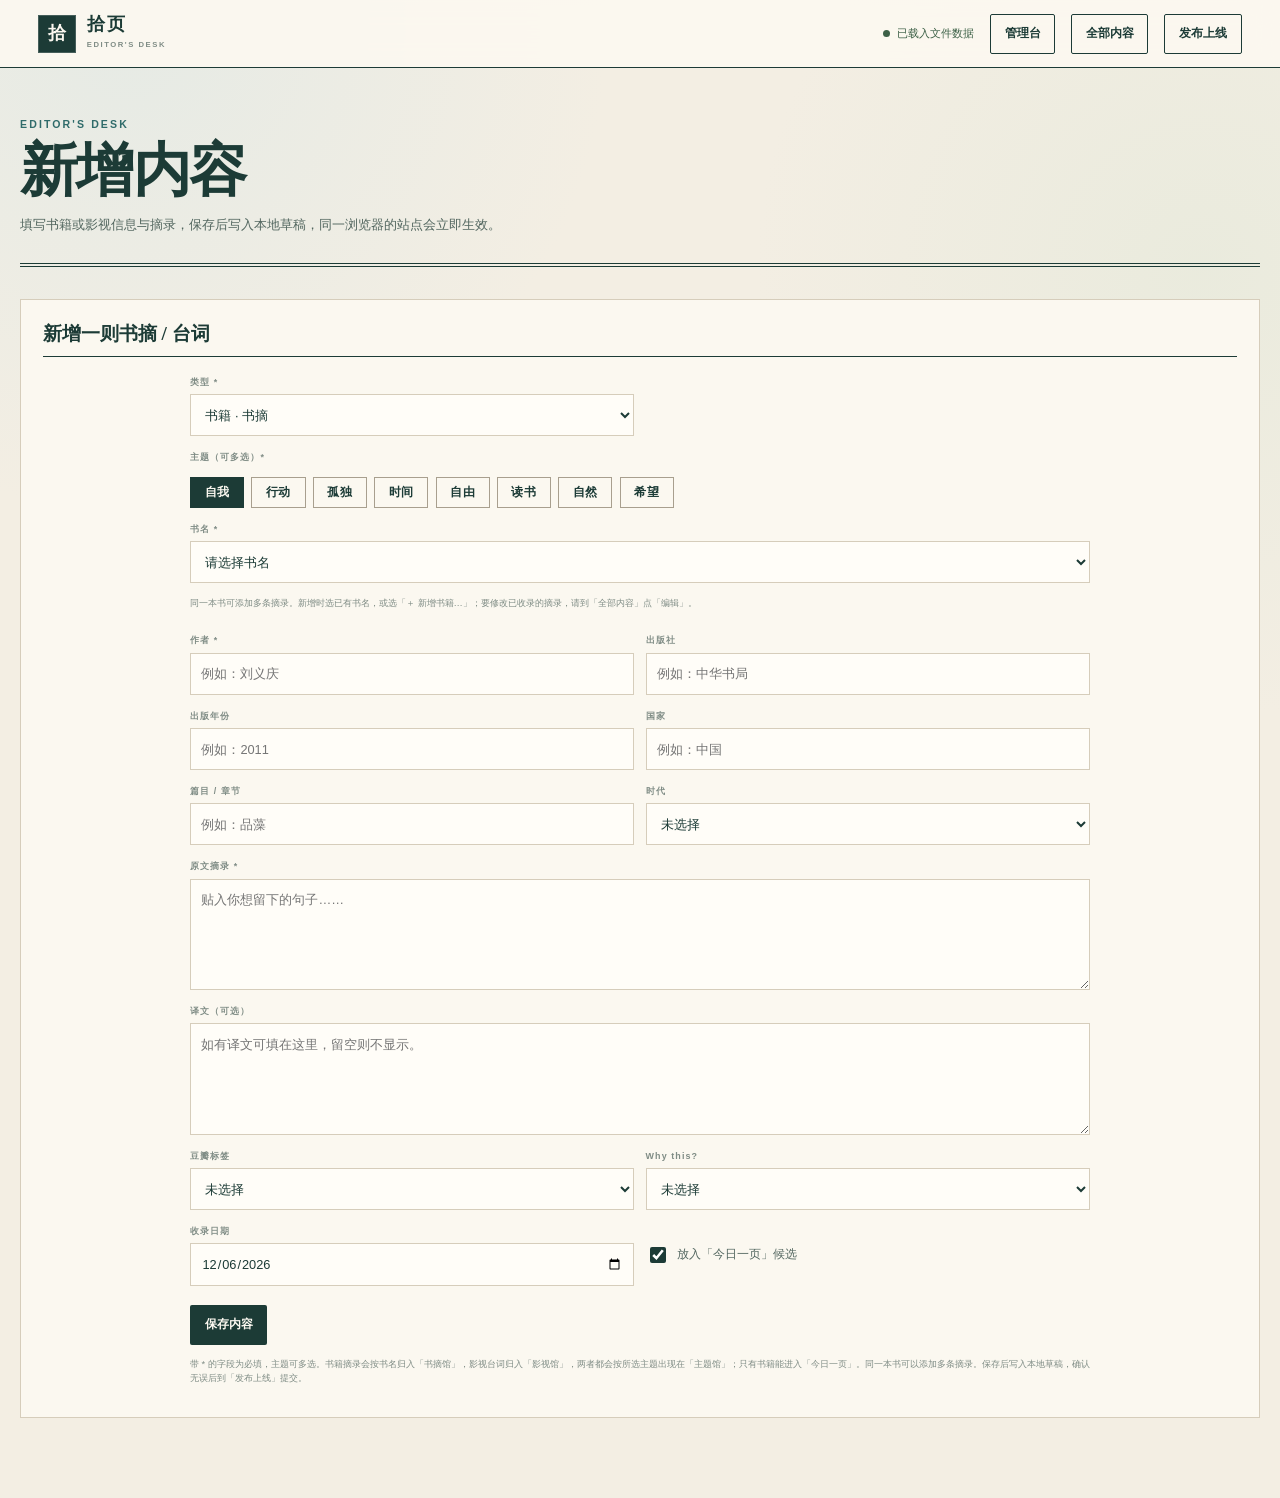
==== admin-form.html @ dcf15d56 "管理台拆为入口页与独立表单页，发布页改为分步指引" ====
<!DOCTYPE html>
<html lang="zh-CN">
<head>
  <meta charset="UTF-8">
  <meta name="viewport" content="width=device-width, initial-scale=1">
  <title>新增内容 · 拾页</title>
  <meta name="description" content="拾页的新增与编辑页：填写书籍或影视信息与摘录，保存后写入本地草稿。">
  <link rel="icon" href="data:image/svg+xml,%3Csvg xmlns='http://www.w3.org/2000/svg' viewBox='0 0 64 64'%3E%3Crect width='64' height='64' fill='%231c3b36'/%3E%3Ctext x='32' y='45' font-size='38' text-anchor='middle' fill='%23f3eee3' font-family='serif'%3E%E6%8B%BE%3C/text%3E%3C/svg%3E">
  <link rel="stylesheet" href="assets/style.css">
</head>
<body>
  <header class="editor-topbar">
    <a class="brand" href="index.html" aria-label="返回拾页书摘馆">
      <span class="brand-seal" aria-hidden="true">拾</span>
      <span class="brand-copy">
        <strong>拾页</strong>
        <small>EDITOR'S DESK</small>
      </span>
    </a>
    <div class="topbar-actions">
      <span class="save-state" id="saveState">已载入文件数据</span>
      <a class="button button-outline button-sm" href="admin.html">管理台</a>
      <a class="button button-outline button-sm" href="content.html">全部内容</a>
      <a class="button button-outline button-sm" href="publish.html">发布上线</a>
    </div>
  </header>

  <main class="editor-main">
    <section class="editor-intro">
      <span class="eyebrow">EDITOR'S DESK</span>
      <h1 id="pageTitle">新增内容</h1>
      <p>填写书籍或影视信息与摘录，保存后写入本地草稿，同一浏览器的站点会立即生效。</p>
    </section>

    <section class="editor-panel form-panel" aria-labelledby="formTitle">
      <div class="panel-head">
        <h2 id="formTitle">新增一则书摘 / 台词</h2>
        <span class="edit-badge" id="editBadge" hidden>正在编辑</span>
      </div>

      <form class="editor-form" id="excerptForm" novalidate>
        <div class="field-row">
          <label class="field">
            <span>类型 *</span>
            <select id="f-type">
              <option value="book">书籍 · 书摘</option>
              <option value="film">影视 · 台词</option>
            </select>
          </label>
        </div>

        <fieldset class="field theme-field">
          <span>主题（可多选）*</span>
          <div class="theme-picker" id="f-themes"></div>
        </fieldset>

        <label class="field">
          <span id="f-label-book">书名 *</span>
          <select id="f-book" required></select>
        </label>

        <p class="field-hint" id="bookHint">已有书目可直接选择，会自动带入作者、出版社与年份；列表里没有时选择「＋ 新增书籍…」。</p>

        <label class="field" id="newBookField" hidden>
          <span id="f-label-new-book">新书名 *</span>
          <input id="f-new-book" type="text" placeholder="输入新的书名">
        </label>

        <div class="field-row">
          <label class="field">
            <span id="f-label-author">作者 *</span>
            <input id="f-author" type="text" placeholder="例如：刘义庆" required>
          </label>
          <label class="field">
            <span id="f-label-publisher">出版社</span>
            <input id="f-publisher" type="text" placeholder="例如：中华书局">
          </label>
        </div>

        <div class="field-row">
          <label class="field">
            <span id="f-label-year">出版年份</span>
            <input id="f-year" type="text" inputmode="numeric" placeholder="例如：2011">
          </label>
          <label class="field">
            <span id="f-label-place">国家</span>
            <input id="f-country" type="text" placeholder="例如：中国">
          </label>
        </div>

        <div class="field-row">
          <label class="field">
            <span id="f-label-chapter">篇目 / 章节</span>
            <input id="f-chapter" type="text" placeholder="例如：品藻">
          </label>
          <label class="field" data-for="book">
            <span>时代</span>
            <select id="f-era">
              <option value="">未选择</option>
              <option value="__new__">＋ 新增时代…</option>
            </select>
            <input id="f-era-new" type="text" placeholder="输入新的时代" hidden>
          </label>
          <label class="field" data-for="film" hidden>
            <span>影视类型</span>
            <select id="f-medium">
              <option value="电影">电影</option>
              <option value="剧集">剧集</option>
            </select>
          </label>
        </div>

        <label class="field">
          <span id="f-label-quote">原文摘录 *</span>
          <textarea id="f-quote" rows="4" placeholder="贴入你想留下的句子……" required></textarea>
        </label>

        <label class="field">
          <span>译文（可选）</span>
          <textarea id="f-translation" rows="4" placeholder="如有译文可填在这里，留空则不显示。"></textarea>
        </label>

        <div class="field-row">
          <label class="field">
            <span>豆瓣标签</span>
            <select id="f-douban"><option value="">未选择</option></select>
          </label>
          <label class="field">
            <span>Why this?</span>
            <select id="f-why"><option value="">未选择</option></select>
          </label>
        </div>

        <label class="field" id="newDoubanField" hidden>
          <span>新的豆瓣标签</span>
          <input id="f-douban-new" type="text" placeholder="输入后保存，下次可直接选">
        </label>

        <label class="field" id="newWhyField" hidden>
          <span>新的 Why this?</span>
          <input id="f-why-new" type="text" placeholder="输入后保存，下次可直接选">
        </label>

        <div class="field-row">
          <label class="field">
            <span>收录日期</span>
            <input id="f-date" type="date">
          </label>
          <label class="check-field" data-for="book">
            <input id="f-featured" type="checkbox" checked>
            <span>放入「今日一页」候选</span>
          </label>
        </div>

        <div class="form-actions">
          <button class="button button-dark button-sm" type="submit" id="saveBtn">保存摘录</button>
          <button class="button button-outline button-sm" type="button" id="cancelBtn" hidden>取消编辑</button>
          <button class="btn-mini is-danger" type="button" id="deleteBtn" hidden>删除这一则</button>
        </div>
        <p class="field-hint">带 * 的字段为必填，主题可多选。书籍摘录会按书名归入「书摘馆」，影视台词归入「影视馆」，两者都会按所选主题出现在「主题馆」；只有书籍能进入「今日一页」。同一本书可以添加多条摘录。保存后写入本地草稿，确认无误后到「发布上线」提交。</p>
      </form>
    </section>
  </main>

  <div class="toast" id="toast" role="status" aria-live="polite"></div>

  <script src="data/excerpts.js"></script>
  <script src="assets/shared.js"></script>
  <script src="assets/admin.js"></script>
</body>
</html>
---- assets/style.css ----
/* =========================================================
   拾页 · 书摘馆
   A small static library for book excerpts
   ========================================================= */

:root {
  --paper: #f3eee3;
  --paper-raised: #fbf8f0;
  --paper-deep: #e7dfce;
  --ink: #1c3b36;
  --ink-soft: #52665f;
  --ink-faint: #7f8c85;
  --line: #d6cdbb;
  --line-dark: #a89f8e;
  --blue: #d9e7e7;
  --blue-strong: #8fb4b1;
  --blue-deep: #2f6b6a;
  --green: #dde6d5;
  --green-strong: #93ad92;
  --green-deep: #3c6046;
  --brown: #e2d3b4;
  --brown-strong: #bfa77f;
  --brown-deep: #7a5c33;
  --red: #ecd6cd;
  --red-strong: #c08a7a;
  --red-deep: #8a3b2e;
  --seal: #9a3d2f;
  --shadow: 0 20px 60px rgba(38, 52, 48, .09);
  --serif: "Iowan Old Style", "Baskerville", "Songti SC", "Noto Serif CJK SC", "Source Han Serif SC", "STSong", "SimSun", serif;
  --sans: "Avenir Next", "Optima", "PingFang SC", "Hiragino Sans GB", "Microsoft YaHei", sans-serif;
  --max: 1240px;
  --sidebar: 252px;
}

*,
*::before,
*::after { box-sizing: border-box; }

html {
  scroll-behavior: smooth;
  background: var(--paper);
}

body {
  margin: 0;
  min-width: 320px;
  color: var(--ink);
  background:
    radial-gradient(circle at 10% 2%, rgba(217, 231, 231, .5), transparent 30rem),
    radial-gradient(circle at 94% 18%, rgba(221, 230, 213, .42), transparent 28rem),
    var(--paper);
  font-family: var(--sans);
  font-size: 16px;
  line-height: 1.65;
  overflow-x: clip;
  -webkit-font-smoothing: antialiased;
  text-rendering: optimizeLegibility;
}

body::before {
  position: fixed;
  inset: 0;
  z-index: -1;
  pointer-events: none;
  opacity: .2;
  content: "";
  background-image:
    repeating-linear-gradient(0deg, transparent 0 5px, rgba(20, 43, 40, .03) 5px 6px),
    repeating-linear-gradient(90deg, transparent 0 7px, rgba(255, 255, 255, .42) 7px 8px);
}

::selection {
  color: var(--paper-raised);
  background: var(--ink);
}

h1, h2, h3, p, blockquote, figure { margin-top: 0; }
a { color: inherit; text-decoration: none; }
button, input, select, textarea { font: inherit; }
button { color: inherit; }
img, svg { display: block; max-width: 100%; }
[hidden] { display: none !important; }

:focus-visible {
  outline: 3px solid rgba(47, 107, 106, .5);
  outline-offset: 3px;
}

.sr-only {
  position: absolute !important;
  overflow: hidden;
  width: 1px;
  height: 1px;
  padding: 0;
  margin: -1px;
  clip: rect(0, 0, 0, 0);
  white-space: nowrap;
  border: 0;
}

.skip-link {
  position: fixed;
  left: 1rem;
  top: 1rem;
  z-index: 1000;
  transform: translateY(-160%);
  padding: .7rem 1rem;
  color: var(--paper-raised);
  background: var(--ink);
  transition: transform .18s ease;
}
.skip-link:focus { transform: translateY(0); }

.eyebrow {
  display: inline-block;
  color: var(--blue-deep);
  font-size: .66rem;
  font-weight: 800;
  letter-spacing: .2em;
  text-transform: uppercase;
}

/* ---------------- Sidebar ---------------- */

.site-header {
  position: fixed;
  left: 0;
  top: 0;
  bottom: 0;
  z-index: 80;
  width: var(--sidebar);
  background: rgba(251, 248, 240, .94);
  border-right: 1px solid rgba(121, 113, 99, .34);
  backdrop-filter: blur(18px);
}

.header-rule {
  position: absolute;
  left: 0;
  inset-block: 0;
  width: 5px;
  background: linear-gradient(180deg, var(--blue-deep) 0 38%, var(--green-deep) 38% 68%, var(--brown-strong) 68% 100%);
}

.header-inner {
  height: 100%;
  padding: 24px 18px 20px 23px;
  display: flex;
  flex-direction: column;
  align-items: stretch;
  gap: 1.3rem;
}

.brand {
  display: inline-flex;
  align-items: center;
  gap: .65rem;
  min-height: 48px;
}

.brand-seal {
  width: 44px;
  height: 44px;
  flex: none;
  display: grid;
  place-items: center;
  color: var(--paper-raised);
  background: var(--ink);
  font: 700 1.35rem/1 var(--serif);
  box-shadow: inset 0 0 0 1px rgba(255, 255, 255, .18);
}

.brand-copy { display: grid; }
.brand-copy strong {
  font: 700 1.12rem/1.1 var(--serif);
  letter-spacing: .12em;
}
.brand-copy small {
  margin-top: .24rem;
  color: var(--ink-faint);
  font-size: .48rem;
  font-weight: 700;
  letter-spacing: .2em;
}

.desktop-nav {
  min-width: 0;
  margin: .2rem 0 0;
  display: flex;
  flex-direction: column;
  gap: 2px;
}

.desktop-nav a {
  position: relative;
  min-height: 58px;
  padding: .55rem .5rem;
  display: grid;
  grid-template-columns: 32px minmax(0, 1fr);
  align-items: center;
  gap: .55rem;
  color: #455b5a;
  white-space: nowrap;
  transition: background .16s ease, color .16s ease;
}

.desktop-nav a::after {
  position: absolute;
  left: -5px;
  top: 0;
  bottom: 0;
  width: 5px;
  content: "";
  background: var(--blue-deep);
  transform: scaleY(0);
  transition: transform .18s ease;
}

.desktop-nav a:hover,
.desktop-nav a[aria-current="page"] {
  color: var(--ink);
  background: rgba(217, 231, 231, .48);
}
.desktop-nav a:hover::after,
.desktop-nav a[aria-current="page"]::after { transform: scaleY(1); }

.nav-index {
  color: var(--line-dark);
  font: 700 .72rem/1 var(--serif);
  letter-spacing: .05em;
}

.desktop-nav a[data-nav="home"] .nav-index {
  display: flex;
  align-items: center;
}

.nav-index svg {
  width: 13px;
  height: 13px;
  display: block;
}

.nav-copy { min-width: 0; display: grid; }
.nav-copy strong { font-size: .82rem; line-height: 1.2; }
.nav-copy small {
  margin-top: .24rem;
  color: var(--ink-faint);
  font-size: .46rem;
  letter-spacing: .16em;
}

.header-actions {
  margin-top: auto;
  display: flex;
  flex-direction: column;
  gap: .55rem;
}

.icon-button {
  min-height: 44px;
  width: 100%;
  padding: 0 .8rem;
  display: flex;
  align-items: center;
  gap: .7rem;
  border: 1px solid var(--line);
  background: rgba(255, 253, 247, .64);
  cursor: pointer;
  transition: background .16s ease;
}
.icon-button svg {
  width: 19px;
  height: 19px;
  fill: none;
  stroke: currentColor;
  stroke-width: 1.5;
  stroke-linecap: round;
  stroke-linejoin: round;
}
.icon-button:hover { background: var(--blue); }
.action-label { font-size: .73rem; font-weight: 600; }

.edit-entry {
  padding: .85rem .9rem;
  display: grid;
  gap: .18rem;
  color: var(--paper-raised);
  background: var(--ink);
  transition: transform .18s ease, background .18s ease;
}
.edit-entry span { font-size: .82rem; font-weight: 700; letter-spacing: .06em; }
.edit-entry small {
  color: rgba(251, 248, 240, .58);
  font-size: .46rem;
  letter-spacing: .16em;
}
.edit-entry:hover { transform: translateY(-2px); background: #244741; }

.all-entry {
  padding: .6rem .9rem;
  display: flex;
  align-items: center;
  justify-content: space-between;
  gap: .6rem;
  border: 1px solid var(--line-dark);
  color: var(--ink);
  transition: background .18s ease, border-color .18s ease;
}
.all-entry span { font-size: .78rem; font-weight: 700; letter-spacing: .06em; }
.all-entry small {
  color: var(--ink-faint);
  font-size: .46rem;
  letter-spacing: .16em;
}
.all-entry:hover { background: var(--paper-raised); border-color: var(--ink); }

.sidebar-caption {
  margin: .15rem 0 0;
  color: var(--ink-faint);
  font: .68rem/1.65 var(--serif);
  text-align: center;
}

.admin-entry {
  display: flex;
  align-items: center;
  justify-content: space-between;
  gap: .5rem;
  padding: .55rem .7rem;
  border: 1px solid var(--line);
  color: var(--ink);
  text-decoration: none;
  transition: border-color .2s ease, background .2s ease;
}
.admin-entry:hover,
.admin-entry:focus-visible { border-color: var(--line-dark); background: var(--paper-raised); }
.admin-entry-copy { display: flex; flex-direction: column; gap: .12rem; }
.admin-entry-copy strong { font: 700 .74rem/1.2 var(--serif); letter-spacing: .04em; }
.admin-entry-copy small { color: var(--ink-faint); font-size: .5rem; letter-spacing: .2em; }
.admin-entry-arrow { color: var(--ink-faint); font-size: .7rem; }

main,
.site-footer { margin-left: var(--sidebar); }

.page-shell {
  width: min(calc(100% - 56px), var(--max));
  margin: 0 auto;
  padding: 56px 0 96px;
}

/* ---------------- Page intro ---------------- */

.page-intro {
  display: grid;
  grid-template-columns: minmax(0, 1fr) minmax(260px, 380px);
  align-items: end;
  gap: clamp(1.5rem, 4vw, 4rem);
  padding: .4rem 0 2.2rem;
  border-top: 1px solid var(--ink);
  border-bottom: 4px double var(--ink);
}

.page-intro h1 {
  margin: .5rem 0 0;
  font: 800 clamp(3.8rem, 8.5vw, 7rem)/.86 var(--serif);
  letter-spacing: -.045em;
}

.intro-sub {
  margin: 1.15rem 0 0;
  color: var(--ink-soft);
  font-size: .72rem;
  letter-spacing: .04em;
}
.intro-sub strong {
  color: var(--ink);
  font: 700 1.05rem/1 var(--serif);
}

.intro-desc {
  margin: 0;
  padding-left: 1.4rem;
  border-left: 1px solid var(--line-dark);
  color: var(--ink-soft);
  font: .9rem/1.95 var(--serif);
}

/* ---------------- Today ---------------- */

.today-spread { margin-top: 2.8rem; }

.spread-heading {
  display: flex;
  align-items: flex-end;
  justify-content: space-between;
  gap: 1rem;
  padding-bottom: .65rem;
  border-bottom: 2px solid var(--ink);
}
.spread-heading h2 {
  margin: .18rem 0 0;
  font: 700 clamp(1.6rem, 3vw, 2.1rem)/1.1 var(--serif);
}

.text-button {
  min-height: 40px;
  padding: 0;
  border: 0;
  background: none;
  color: var(--blue-deep);
  cursor: pointer;
  font-size: .76rem;
  font-weight: 700;
}
.text-button:hover { text-decoration: underline; text-underline-offset: .28em; }

.today-card {
  --accent: var(--blue-deep);
  --accent-pale: var(--blue);
  margin-top: 1.1rem;
  display: grid;
  grid-template-columns: minmax(0, 1.12fr) minmax(260px, .88fr);
  background: var(--paper-raised);
  border: 1px solid var(--line-dark);
  box-shadow: var(--shadow);
}

.today-card.is-green { --accent: var(--green-deep); --accent-pale: var(--green); }
.today-card.is-blue  { --accent: var(--blue-deep);  --accent-pale: var(--blue); }
.today-card.is-red   { --accent: var(--red-deep);   --accent-pale: var(--red); }
.today-card.is-brown { --accent: var(--brown-deep); --accent-pale: var(--brown); }

.today-body {
  min-height: 390px;
  padding: clamp(1.7rem, 4vw, 3.1rem);
  display: flex;
  flex-direction: column;
}

.today-theme {
  color: var(--accent);
  font-size: .58rem;
  font-weight: 800;
  letter-spacing: .18em;
}

.today-quote {
  margin: 1.05rem 0 1.2rem;
  font: 600 clamp(1.65rem, 3.3vw, 2.6rem)/1.6 var(--serif);
  letter-spacing: -.01em;
}

.today-source {
  margin: 0;
  color: var(--ink-soft);
  font: .85rem/1.6 var(--serif);
}

.today-note {
  margin: 1.4rem 0 0;
  padding-top: 1.2rem;
  border-top: 1px solid var(--line);
  color: var(--ink-soft);
  font-size: .8rem;
  line-height: 1.95;
}

.today-actions {
  margin-top: auto;
  padding-top: 1.5rem;
  display: flex;
  flex-wrap: wrap;
  gap: .7rem;
}

.today-plate {
  position: relative;
  min-height: 390px;
  display: grid;
  place-items: center;
  overflow: hidden;
  background: var(--accent-pale);
  border-left: 1px solid var(--line-dark);
}
.today-plate::after {
  position: absolute;
  inset: 14px;
  border: 1px solid rgba(28, 59, 54, .22);
  content: "";
  pointer-events: none;
}

.plate-bgchar {
  position: absolute;
  left: -1.2rem;
  bottom: -4.5rem;
  color: rgba(28, 59, 54, .1);
  font: 700 17rem/1 var(--serif);
  pointer-events: none;
  user-select: none;
}

.plate-no {
  position: absolute;
  left: 2.2rem;
  top: 1.8rem;
  color: rgba(28, 59, 54, .6);
  font-size: .54rem;
  font-weight: 800;
  letter-spacing: .16em;
}

.plate-title {
  position: relative;
  z-index: 1;
  max-height: 72%;
  writing-mode: vertical-rl;
  font: 600 clamp(1.35rem, 2.4vw, 1.75rem)/1.55 var(--serif);
  letter-spacing: .24em;
}

.plate-seal {
  position: absolute;
  right: 2.1rem;
  bottom: 2.1rem;
  z-index: 2;
  width: 54px;
  height: 54px;
  display: grid;
  place-items: center;
  color: var(--paper-raised);
  background: var(--seal);
  font: 700 1.45rem/1 var(--serif);
  transform: rotate(-5deg);
  box-shadow: inset 0 0 0 2px rgba(255, 255, 255, .22);
}

.plate-meta {
  position: absolute;
  left: 2.2rem;
  bottom: 1.9rem;
  color: rgba(28, 59, 54, .55);
  font-size: .46rem;
  letter-spacing: .16em;
}

/* ---------------- Buttons ---------------- */

.button {
  min-height: 44px;
  width: fit-content;
  padding: .65rem 1.05rem;
  display: inline-flex;
  align-items: center;
  justify-content: center;
  gap: .6rem;
  border: 1px solid transparent;
  border-radius: 2px;
  background: transparent;
  cursor: pointer;
  font-size: .8rem;
  font-weight: 700;
  transition: transform .16s ease, box-shadow .16s ease, background .16s ease, color .16s ease;
}
.button:hover { transform: translateY(-2px); box-shadow: 0 10px 24px rgba(22, 53, 54, .13); }
.button-outline { border-color: var(--ink); }
.button-outline:hover { color: var(--paper-raised); background: var(--ink); }
.button-sm { min-height: 40px; padding: .48rem .85rem; font-size: .76rem; }
.button-paper { color: var(--ink); background: var(--paper-raised); }
.button-paper:hover { background: #fff; }
.button-dark { color: var(--paper-raised); background: var(--ink); }
.button-brown { color: #fff; background: var(--brown-deep); }
.button-green { color: #fff; background: var(--green-deep); }
.button[disabled] { opacity: .5; pointer-events: none; }

/* ---------------- Library ---------------- */

.library-heading {
  margin-top: 3.4rem;
  display: flex;
  align-items: flex-end;
  justify-content: space-between;
  gap: 2rem;
  padding-bottom: .8rem;
  border-bottom: 2px solid var(--ink);
}
.library-heading h2 {
  margin: .18rem 0 0;
  font: 700 clamp(1.8rem, 3.4vw, 2.35rem)/1.1 var(--serif);
}
.library-heading p {
  max-width: 400px;
  margin: 0 0 .2rem;
  color: var(--ink-soft);
  font-size: .72rem;
  line-height: 1.7;
  text-align: right;
}
.library-heading p strong { color: var(--ink); font-family: var(--serif); }

.library-tools {
  margin-top: 1.4rem;
  padding: 1.25rem;
  background: rgba(251, 248, 240, .8);
  border: 1px solid var(--line);
  box-shadow: 0 12px 34px rgba(40, 50, 45, .05);
}

.search-field {
  min-height: 56px;
  display: grid;
  grid-template-columns: 22px 1fr auto;
  align-items: center;
  gap: .8rem;
  border-bottom: 1px solid var(--ink);
}
.search-field svg {
  width: 20px;
  height: 20px;
  fill: none;
  stroke: currentColor;
  stroke-width: 1.6;
  stroke-linecap: round;
}
.search-field input {
  width: 100%;
  min-height: 52px;
  border: 0;
  outline: 0;
  background: none;
  color: var(--ink);
  font: 1.02rem var(--serif);
}
.search-field input::placeholder { color: #89918c; }
.search-field kbd {
  padding: .12rem .4rem;
  border: 1px solid var(--line);
  border-radius: 3px;
  color: var(--ink-faint);
  background: var(--paper);
  font: .62rem var(--sans);
}

.filter-grid {
  margin-top: 1rem;
  display: grid;
  grid-template-columns: repeat(4, minmax(0, 1fr));
  gap: 1px;
  background: var(--line);
  border: 1px solid var(--line);
}
.filter-grid label {
  min-width: 0;
  padding: .55rem .75rem;
  display: grid;
  background: var(--paper-raised);
}
.filter-grid label > span {
  color: var(--ink-faint);
  font-size: .54rem;
  font-weight: 800;
  letter-spacing: .12em;
}
.filter-grid select,
.sort-field select {
  min-width: 0;
  min-height: 40px;
  padding: 0 1.3rem 0 0;
  border: 0;
  outline: 0;
  color: var(--ink);
  background: transparent;
  background-image: url("data:image/svg+xml,%3Csvg xmlns='http://www.w3.org/2000/svg' viewBox='0 0 12 8'%3E%3Cpath d='M1 1l5 5 5-5' fill='none' stroke='%237f8c85' stroke-width='1.3'/%3E%3C/svg%3E");
  background-repeat: no-repeat;
  background-position: right .15rem center;
  background-size: 11px;
  appearance: none;
  cursor: pointer;
  font-size: .76rem;
}

.results-toolbar {
  min-height: 72px;
  display: flex;
  align-items: center;
  justify-content: space-between;
  gap: 1rem;
  border-bottom: 1px solid var(--ink);
}
.results-toolbar p {
  margin: 0;
  display: flex;
  align-items: baseline;
  gap: .5rem;
  color: var(--ink-soft);
  font-size: .76rem;
}
.results-toolbar p strong {
  color: var(--ink);
  font: 700 1.3rem/1 var(--serif);
}
.clear-filters {
  min-height: 32px;
  padding: 0;
  border: 0;
  border-bottom: 1px solid var(--line-dark);
  background: none;
  color: var(--blue-deep);
  cursor: pointer;
  font-size: .66rem;
}
.toolbar-right { display: flex; align-items: center; gap: 1.2rem; }
.sort-field { display: flex; align-items: center; gap: .4rem; }
.sort-field span { color: var(--ink-faint); font-size: .62rem; }

/* ---------------- Shelves ---------------- */

.shelf { margin-top: 2.7rem; }

.shelf-divider {
  min-height: 68px;
  display: flex;
  align-items: flex-end;
  justify-content: space-between;
  gap: 1rem;
  padding-bottom: .65rem;
  border-bottom: 3px double var(--ink);
}
.shelf-divider > div {
  display: flex;
  align-items: baseline;
  gap: .8rem;
}
.shelf-no {
  color: var(--line-dark);
  font: 700 .74rem/1 var(--serif);
  letter-spacing: .06em;
}
.shelf-divider h2 {
  margin: 0;
  font: 700 clamp(1.55rem, 2.6vw, 1.95rem)/1 var(--serif);
  letter-spacing: .02em;
}
.shelf-divider em {
  color: var(--ink-faint);
  font-size: .5rem;
  font-style: normal;
  font-weight: 700;
  letter-spacing: .2em;
}
.shelf-divider > strong {
  color: var(--ink-faint);
  font-size: .62rem;
  font-weight: 600;
  letter-spacing: .04em;
}

.excerpt-grid {
  margin-top: 1.35rem;
  display: grid;
  grid-template-columns: repeat(3, minmax(0, 1fr));
  gap: 28px 20px;
}

.excerpt-card {
  --accent: var(--ink);
  --accent-pale: var(--paper-deep);
  min-width: 0;
  background: rgba(251, 248, 240, .55);
  border-bottom: 2px solid var(--accent);
  animation: rise .5s both;
  animation-delay: var(--d, 0ms);
}
.excerpt-card.is-green { --accent: var(--green-deep); --accent-pale: var(--green); }
.excerpt-card.is-blue  { --accent: var(--blue-deep);  --accent-pale: var(--blue); }
.excerpt-card.is-red   { --accent: var(--red-deep);   --accent-pale: var(--red); }
.excerpt-card.is-brown { --accent: var(--brown-deep); --accent-pale: var(--brown); }

.card-link {
  height: 100%;
  display: flex;
  flex-direction: column;
  transition: transform .2s ease, box-shadow .2s ease;
}
.excerpt-card:hover .card-link {
  transform: translateY(-5px);
  box-shadow: 0 18px 36px rgba(27, 55, 51, .1);
}

.card-cover {
  position: relative;
  aspect-ratio: 4 / 3;
  padding: 11px;
  overflow: hidden;
  background: var(--accent-pale);
  border: 1px solid var(--line);
  transition: background .25s ease;
}
.excerpt-card:hover .card-cover { background: #fffdf7; }

.cover-inner {
  position: relative;
  z-index: 1;
  height: 100%;
  padding: 1rem 1.05rem;
  display: flex;
  flex-direction: column;
  justify-content: space-between;
  border: 1px solid rgba(28, 59, 54, .24);
}

.cover-top {
  display: flex;
  align-items: center;
  justify-content: space-between;
  gap: .6rem;
  color: rgba(28, 59, 54, .62);
  font-size: .5rem;
  font-weight: 800;
  letter-spacing: .16em;
}

.cover-middle {
  position: relative;
  flex: 1;
  display: grid;
  place-items: center;
  padding: .6rem 0;
}
.cover-char {
  position: absolute;
  color: rgba(28, 59, 54, .12);
  font: 700 clamp(3.6rem, 6vw, 5rem)/1 var(--serif);
  user-select: none;
}
.cover-book {
  position: relative;
  z-index: 1;
  max-width: 96%;
  margin: 0;
  display: -webkit-box;
  overflow: hidden;
  color: var(--ink);
  font: 700 clamp(1.15rem, 1.8vw, 1.4rem)/1.5 var(--serif);
  letter-spacing: .03em;
  text-align: center;
  -webkit-line-clamp: 3;
  -webkit-box-orient: vertical;
}

.cover-bottom {
  display: flex;
  align-items: flex-end;
  justify-content: space-between;
  gap: .6rem;
}
.cover-author {
  color: rgba(28, 59, 54, .68);
  font: .66rem/1.4 var(--serif);
  letter-spacing: .06em;
}
.cover-seal {
  width: 30px;
  height: 30px;
  flex: none;
  display: grid;
  place-items: center;
  color: var(--paper-raised);
  background: var(--seal);
  font: 700 .86rem/1 var(--serif);
  transform: rotate(-4deg);
  transition: transform .25s ease;
}
.excerpt-card:hover .cover-seal { transform: rotate(3deg) scale(1.04); }

.card-copy {
  flex: 1;
  padding: 1rem .25rem 1.05rem;
  display: flex;
  flex-direction: column;
}
.card-source {
  display: flex;
  align-items: center;
  justify-content: space-between;
  gap: .6rem;
  color: var(--accent);
  font-size: .54rem;
  font-weight: 800;
  letter-spacing: .16em;
}
.card-fav-mark {
  color: var(--seal);
  font-size: .54rem;
  font-weight: 700;
  letter-spacing: .08em;
}
.card-quote {
  margin: .55rem 0 .95rem;
  display: -webkit-box;
  overflow: hidden;
  color: var(--ink);
  font: 1.02rem/1.85 var(--serif);
  -webkit-line-clamp: 3;
  -webkit-box-orient: vertical;
}
.card-footer {
  margin-top: auto;
  padding-top: .65rem;
  display: flex;
  align-items: center;
  justify-content: space-between;
  gap: .6rem;
  border-top: 1px solid var(--line);
  color: var(--ink-faint);
  font-size: .62rem;
}
.card-footer .card-book { color: var(--ink-soft); font-family: var(--serif); }
.card-arrow { transition: transform .2s ease; }
.excerpt-card:hover .card-arrow { transform: translateX(4px); }

/* ---------------- Empty ---------------- */

.empty-state {
  padding: 5rem 1rem;
  text-align: center;
  border-bottom: 1px solid var(--line);
}
.empty-state > span {
  display: block;
  color: var(--blue-strong);
  font: 4rem/1 var(--serif);
}
.empty-state h2 {
  margin: 1rem 0 .4rem;
  font: 700 1.5rem/1.2 var(--serif);
}
.empty-state p {
  margin-bottom: 1.2rem;
  color: var(--ink-soft);
  font-size: .8rem;
}
.noscript-note {
  padding: 2rem;
  color: var(--ink-soft);
  text-align: center;
  border: 1px dashed var(--line-dark);
}

/* ---------------- About + footer ---------------- */

.about-strip {
  position: relative;
  margin-top: 4.2rem;
  padding: clamp(2rem, 5vw, 3.4rem);
  display: grid;
  grid-template-columns: minmax(0, 1.25fr) minmax(220px, .75fr);
  align-items: end;
  gap: 2rem;
  overflow: hidden;
  color: var(--paper-raised);
  background: var(--ink);
}
.about-strip::before {
  position: absolute;
  right: -6rem;
  top: -9rem;
  width: 26rem;
  height: 26rem;
  border: 1px solid rgba(251, 248, 240, .1);
  border-radius: 50%;
  content: "";
}
.about-strip::after {
  position: absolute;
  right: -2.5rem;
  top: -5.5rem;
  width: 18rem;
  height: 18rem;
  border: 1px solid rgba(251, 248, 240, .08);
  border-radius: 50%;
  content: "";
}
.about-strip .eyebrow { color: #b9cfc4; }
.about-strip h2 {
  margin: .8rem 0 1.1rem;
  font: 600 clamp(1.7rem, 3vw, 2.5rem)/1.35 var(--serif);
  letter-spacing: .01em;
}
.about-strip p {
  max-width: 600px;
  margin: 0;
  color: rgba(251, 248, 240, .68);
  font-size: .8rem;
  line-height: 1.95;
}
.about-actions {
  position: relative;
  z-index: 1;
  display: grid;
  justify-items: end;
  gap: .7rem;
}
.about-hint {
  color: rgba(251, 248, 240, .46) !important;
  font-size: .58rem !important;
  letter-spacing: .06em;
}

.site-footer {
  border-top: 1px solid var(--line);
  background: rgba(251, 248, 240, .5);
}
.footer-inner {
  width: min(calc(100% - 56px), var(--max));
  margin: 0 auto;
  padding: 2.2rem 0;
  display: flex;
  flex-wrap: wrap;
  align-items: center;
  justify-content: space-between;
  gap: 1.2rem;
}
.footer-brand { display: flex; align-items: center; gap: .65rem; }
.footer-brand .brand-seal { width: 36px; height: 36px; font-size: 1.05rem; }
.footer-brand strong { display: block; font: 700 .9rem/1.3 var(--serif); letter-spacing: .08em; }
.footer-brand small { display: block; color: var(--ink-faint); font-size: .62rem; }
.footer-nav { display: flex; flex-wrap: wrap; gap: 1.2rem; }
.footer-nav a { color: var(--ink-soft); font-size: .72rem; }
.footer-nav a:hover { color: var(--ink); text-decoration: underline; text-underline-offset: .25em; }
.footer-note { margin: 0; color: var(--ink-faint); font-size: .6rem; letter-spacing: .02em; }

/* ---------------- Reader ---------------- */

.reader {
  position: fixed;
  inset: 0;
  z-index: 200;
  padding: 24px;
  display: grid;
  place-items: center;
}
.reader-backdrop {
  position: absolute;
  inset: 0;
  background: rgba(16, 34, 31, .58);
  backdrop-filter: blur(5px);
  animation: fade .25s both;
}
.reader-sheet {
  --accent: var(--ink);
  position: relative;
  width: min(900px, 100%);
  max-height: calc(100vh - 48px);
  overflow: auto;
  padding: clamp(1.8rem, 4.5vw, 3.4rem);
  background: var(--paper-raised);
  border: 1px solid var(--line-dark);
  border-left: 8px solid var(--accent);
  box-shadow: 0 40px 90px rgba(10, 25, 22, .35);
  animation: sheet-in .3s cubic-bezier(.2, .7, .3, 1) both;
  outline: none;
}
.reader.is-green { --accent: var(--green-deep); }
.reader.is-blue  { --accent: var(--blue-deep); }
.reader.is-red   { --accent: var(--red-deep); }
.reader.is-brown { --accent: var(--brown-deep); }

.reader-close {
  position: absolute;
  right: 1rem;
  top: 1rem;
  width: 42px;
  height: 42px;
  display: grid;
  place-items: center;
  border: 1px solid var(--line);
  background: var(--paper);
  cursor: pointer;
  font-size: 1.3rem;
  line-height: 1;
}
.reader-close:hover { color: var(--paper-raised); background: var(--ink); }

.reader-rail {
  display: block;
  padding-bottom: .9rem;
  border-bottom: 1px solid var(--line);
  color: var(--ink-faint);
  font-size: .54rem;
  font-weight: 800;
  letter-spacing: .2em;
}

.reader-sheet-body { padding-top: 1.4rem; }
.reader-theme {
  color: var(--accent);
  font-size: .58rem;
  font-weight: 800;
  letter-spacing: .2em;
}
.reader-quote {
  margin: 1.2rem 0 1.3rem;
  font: 600 clamp(1.55rem, 3.4vw, 2.45rem)/1.75 var(--serif);
  letter-spacing: -.005em;
}
.reader-source {
  margin: 0;
  color: var(--ink-soft);
  font: .88rem/1.6 var(--serif);
}

.reader-note {
  margin-top: 2rem;
  padding: 1.2rem 1.35rem;
  background: var(--paper);
  border-left: 3px solid var(--accent);
}
.note-label {
  display: block;
  margin-bottom: .45rem;
  color: var(--accent);
  font-size: .54rem;
  font-weight: 800;
  letter-spacing: .18em;
}
.reader-note p {
  margin: 0;
  color: var(--ink-soft);
  font-size: .82rem;
  line-height: 1.95;
}

.reader-meta {
  margin-top: 1.6rem;
  padding-top: 1rem;
  display: flex;
  flex-wrap: wrap;
  align-items: center;
  justify-content: space-between;
  gap: .7rem;
  border-top: 1px solid var(--line);
  color: var(--ink-faint);
  font-size: .64rem;
}
.reader-meta-actions { display: flex; gap: 1rem; }
.reader-meta-actions .text-button { min-height: 32px; font-size: .68rem; }
.reader-meta-actions .text-button.is-active { color: var(--seal); }

.reader-nav {
  margin-top: 1.5rem;
  display: flex;
  justify-content: space-between;
  gap: 1rem;
}
.reader-nav button {
  min-height: 40px;
  padding: 0;
  border: 0;
  background: none;
  color: var(--blue-deep);
  cursor: pointer;
  font-size: .72rem;
  font-weight: 700;
}
.reader-nav button:hover { text-decoration: underline; text-underline-offset: .25em; }
.reader-nav button:disabled { opacity: .35; cursor: default; text-decoration: none; }

body.is-reading { overflow: hidden; }

/* ---------------- Toast ---------------- */

.toast {
  position: fixed;
  left: 50%;
  bottom: 28px;
  z-index: 400;
  padding: .68rem 1.1rem;
  color: var(--paper-raised);
  background: var(--ink);
  font-size: .74rem;
  pointer-events: none;
  opacity: 0;
  transform: translate(-50%, 16px);
  transition: opacity .2s ease, transform .2s ease;
}
.toast.is-visible { opacity: 1; transform: translate(-50%, 0); }

/* ---------------- Editor ---------------- */

.editor-topbar {
  position: sticky;
  top: 0;
  z-index: 60;
  min-height: 68px;
  padding: 0 clamp(1rem, 4vw, 2.4rem);
  display: flex;
  align-items: center;
  justify-content: space-between;
  gap: 1rem;
  background: rgba(251, 248, 240, .95);
  border-bottom: 1px solid var(--ink);
  backdrop-filter: blur(14px);
}
.editor-topbar .brand { min-height: 52px; }
.editor-topbar .brand-seal { width: 38px; height: 38px; font-size: 1.1rem; }
.topbar-actions { display: flex; align-items: center; gap: 1rem; }
.save-state {
  display: inline-flex;
  align-items: center;
  gap: .45rem;
  color: var(--ink-faint);
  font-size: .66rem;
}
.save-state::before {
  width: 7px;
  height: 7px;
  border-radius: 50%;
  background: var(--line-dark);
  content: "";
}
.save-state.is-draft { color: var(--brown-deep); }
.save-state.is-draft::before { background: var(--brown-deep); }
.save-state.is-file { color: var(--green-deep); }
.save-state.is-file::before { background: var(--green-deep); }

.editor-main {
  width: min(calc(100% - 40px), 1320px);
  margin: 0 auto;
  padding: 2.6rem 0 5rem;
}
.editor-intro {
  margin-bottom: 2rem;
  padding-bottom: 1.6rem;
  border-bottom: 4px double var(--ink);
}
.editor-intro h1 {
  margin: .4rem 0 .8rem;
  font: 800 clamp(2.3rem, 5vw, 3.6rem)/1 var(--serif);
  letter-spacing: -.03em;
}
.editor-intro p {
  max-width: 720px;
  margin: 0;
  color: var(--ink-soft);
  font-size: .82rem;
  line-height: 1.9;
}

.editor-panel {
  padding: 1.35rem;
  background: var(--paper-raised);
  border: 1px solid var(--line);
}
.form-panel .editor-form {
  max-width: 900px;
  margin: 0 auto;
}
.list-panel { margin-top: 2rem; }
.content-panel { margin-top: 0; }

.panel-head {
  margin-bottom: 1.1rem;
  padding-bottom: .7rem;
  display: flex;
  align-items: center;
  justify-content: space-between;
  gap: .8rem;
  border-bottom: 1px solid var(--ink);
}
.panel-head h2 {
  margin: 0;
  font: 700 1.2rem/1.2 var(--serif);
}
.panel-head .count {
  color: var(--ink-faint);
  font-size: .64rem;
}
.edit-badge {
  padding: .18rem .45rem;
  color: var(--paper-raised);
  background: var(--brown-deep);
  font-size: .5rem;
  font-weight: 800;
  letter-spacing: .1em;
}

.editor-form { display: grid; gap: .85rem; }
.field { display: grid; gap: .3rem; }
.field > span {
  color: var(--ink-faint);
  font-size: .56rem;
  font-weight: 800;
  letter-spacing: .12em;
}
.theme-field {
  border: 0;
  padding: 0;
  margin: 0;
}

.theme-field > span {
  display: block;
  margin-bottom: .45rem;
  color: var(--ink-faint);
  font-size: .56rem;
  font-weight: 800;
  letter-spacing: .12em;
}

.theme-picker {
  display: flex;
  flex-wrap: wrap;
  gap: .45rem;
}

.theme-option {
  position: relative;
  display: inline-block;
}

.theme-option input {
  position: absolute;
  opacity: 0;
  pointer-events: none;
}

.theme-option span {
  display: inline-block;
  padding: .45rem .85rem;
  border: 1px solid var(--line-dark);
  background: var(--paper-raised);
  color: var(--ink);
  font: 600 .78rem/1.2 var(--sans);
  letter-spacing: .04em;
  cursor: pointer;
  transition: background .16s ease, color .16s ease, border-color .16s ease;
}

.theme-option input:checked + span {
  background: var(--ink);
  border-color: var(--ink);
  color: var(--paper-raised);
}

.theme-option input:focus-visible + span {
  outline: 2px solid var(--ink);
  outline-offset: 2px;
}

.field input,
.field select,
.field textarea {
  width: 100%;
  min-height: 42px;
  padding: .55rem .65rem;
  border: 1px solid var(--line);
  border-radius: 0;
  background: #fffdf8;
  color: var(--ink);
  font-size: .8rem;
  transition: border-color .15s ease;
}
.field textarea { min-height: 100px; resize: vertical; line-height: 1.8; }
.field input:focus,
.field select:focus,
.field textarea:focus { border-color: var(--ink); outline: 2px solid rgba(28, 59, 54, .12); }
.field-row { display: grid; grid-template-columns: 1fr 1fr; gap: .7rem; }
.field-hint { color: var(--ink-faint); font-size: .58rem; line-height: 1.5; }
.check-field {
  display: flex;
  align-items: center;
  gap: .55rem;
  padding: .35rem 0;
  font-size: .74rem;
  color: var(--ink-soft);
}
.check-field input { width: 16px; height: 16px; min-height: 0; accent-color: var(--ink); }
.form-actions { display: flex; flex-wrap: wrap; gap: .6rem; padding-top: .3rem; }

.publish-panel {
  margin-top: 1.4rem;
}

.publish-row {
  display: flex;
  flex-wrap: wrap;
  gap: .5rem;
  align-items: center;
}

.publish-row input.token-input {
  -webkit-text-security: disc;
  letter-spacing: .03em;
}

.publish-panel .field-hint {
  overflow-wrap: anywhere;
}

.publish-row input {
  flex: 1 1 240px;
  min-width: 0;
  min-height: 40px;
  padding: .5rem .7rem;
  border: 1px solid var(--line-dark);
  background: var(--paper-raised);
  color: var(--ink);
  font: 500 .82rem/1.4 var(--sans);
}

.trash-panel {
  margin-top: 1.4rem;
}

.trash-panel .field-hint {
  margin: 0 0 1rem;
}

.admin-tools {
  display: flex;
  flex-wrap: wrap;
  gap: .45rem;
  margin-bottom: 1rem;
}
.btn-mini {
  min-height: 34px;
  padding: .35rem .65rem;
  border: 1px solid var(--line-dark);
  background: transparent;
  cursor: pointer;
  font-size: .64rem;
  font-weight: 700;
  transition: background .15s ease, color .15s ease;
}
.btn-mini:hover { color: var(--paper-raised); background: var(--ink); border-color: var(--ink); }
.btn-mini.is-primary { color: var(--paper-raised); background: var(--ink); border-color: var(--ink); }
.btn-mini.is-primary:hover { background: #244741; }
a.btn-mini {
  display: inline-flex;
  align-items: center;
  color: var(--ink);
  text-decoration: none;
}

.admin-search {
  width: 100%;
  min-height: 40px;
  margin-bottom: 1rem;
  padding: .5rem .65rem;
  border: 1px solid var(--line);
  background: #fffdf8;
  font-size: .76rem;
}

.admin-list { border-top: 1px solid var(--line); }
.admin-row {
  display: grid;
  grid-template-columns: minmax(0, 1fr) auto;
  align-items: center;
  gap: .8rem;
  padding: .85rem .4rem;
  border-bottom: 1px solid var(--line);
}
.admin-row.is-editing { background: rgba(217, 231, 231, .5); }
.admin-row-main { min-width: 0; }
.admin-row-top {
  display: flex;
  align-items: center;
  gap: .5rem;
  margin-bottom: .2rem;
}
.theme-chip {
  padding: .1rem .38rem;
  color: var(--ink);
  background: var(--paper-deep);
  font-size: .52rem;
  font-weight: 800;
  letter-spacing: .08em;
}
.theme-chip.is-green { background: var(--green); }
.theme-chip.is-blue { background: var(--blue); }
.theme-chip.is-red { background: var(--red); }
.theme-chip.is-brown { background: var(--brown); }
.admin-row-top strong { font: 700 .84rem/1.3 var(--serif); }
.admin-row-main p {
  margin: 0;
  overflow: hidden;
  color: var(--ink-soft);
  font: .72rem/1.5 var(--serif);
  text-overflow: ellipsis;
  white-space: nowrap;
}
.admin-row-main small { color: var(--ink-faint); font-size: .56rem; }
.admin-row-actions { display: flex; gap: .25rem; }
.admin-row-actions button,
.admin-row-actions a {
  min-width: 32px;
  height: 32px;
  padding: 0 .4rem;
  display: inline-flex;
  align-items: center;
  justify-content: center;
  border: 1px solid var(--line);
  background: transparent;
  color: var(--ink);
  text-decoration: none;
  cursor: pointer;
  font-size: .6rem;
}
.admin-row-actions button:hover,
.admin-row-actions a:hover { background: var(--blue); border-color: var(--line-dark); }
.admin-row-actions button.is-danger:hover { color: #fff; background: var(--red-deep); border-color: var(--red-deep); }

.manage-tools {
  display: flex;
  align-items: center;
  gap: .5rem;
  margin-bottom: .4rem;
}
.manage-tools input[type="search"] {
  flex: 1;
  min-width: 0;
  min-height: 34px;
  padding: .35rem .6rem;
  border: 1px solid var(--line);
  background: var(--paper-raised);
  color: var(--ink);
  font: .72rem/1.4 var(--serif);
}
.manage-tools input[type="search"]:focus { outline: 2px solid var(--line-dark); outline-offset: 1px; }
.manage-tools select {
  min-height: 34px;
  padding: .3rem .5rem;
  border: 1px solid var(--line);
  background: var(--paper-raised);
  color: var(--ink);
  font: .66rem/1.4 var(--serif);
}
.manage-tools .btn-mini { min-height: 34px; }

.update-guide {
  margin: 0 0 2rem;
  padding: 1.5rem;
  background: var(--paper-raised);
  border: 1px solid var(--line);
  border-left: 4px solid var(--brown-deep);
}
.update-guide h2 {
  margin: 0 0 1rem;
  font: 700 1.15rem/1.3 var(--serif);
}
.update-guide ol {
  margin: 0;
  padding: 0;
  display: grid;
  grid-template-columns: repeat(3, 1fr);
  gap: 1.2rem;
  list-style: none;
  counter-reset: step;
}
.update-guide li {
  padding-left: 2.1rem;
  position: relative;
  color: var(--ink-soft);
  font-size: .74rem;
  line-height: 1.85;
}
.update-guide li::before {
  position: absolute;
  left: 0;
  top: 0;
  color: var(--brown);
  content: counter(step, decimal-leading-zero);
  counter-increment: step;
  font: 700 1.25rem/1.2 var(--serif);
}
.update-guide code {
  padding: .05rem .3rem;
  background: var(--paper);
  font-size: .7rem;
}

/* ---------------- Motion ---------------- */

@keyframes rise {
  from { opacity: 0; transform: translateY(14px); }
  to { opacity: 1; transform: translateY(0); }
}
@keyframes fade {
  from { opacity: 0; }
  to { opacity: 1; }
}
@keyframes sheet-in {
  from { opacity: 0; transform: translateY(18px) scale(.99); }
  to { opacity: 1; transform: translateY(0) scale(1); }
}

@media (prefers-reduced-motion: reduce) {
  html { scroll-behavior: auto; }
  *,
  *::before,
  *::after {
    animation-duration: .01ms !important;
    animation-iteration-count: 1 !important;
    transition-duration: .01ms !important;
  }
}

/* ---------------- Responsive ---------------- */

@media (max-width: 1180px) {
  .excerpt-grid { grid-template-columns: repeat(2, minmax(0, 1fr)); }
}

@media (max-width: 960px) {
  :root { --sidebar: 0px; }

  .site-header {
    bottom: auto;
    width: 100%;
    height: 64px;
    border-right: 0;
    border-bottom: 1px solid rgba(121, 113, 99, .34);
  }
  .header-rule {
    inset: auto 0 0 0;
    width: 100%;
    height: 3px;
  }
  .header-inner {
    padding: 0 18px;
    flex-direction: row;
    align-items: center;
    gap: 1rem;
  }
  .sidebar-top { display: flex; }
  .brand { min-height: 64px; gap: .5rem; }
  .brand-seal { width: 34px; height: 34px; font-size: 1.05rem; }
  .brand-copy strong { font-size: .95rem; }
  .brand-copy small { font-size: .4rem; }
  .desktop-nav { display: none; }
  .header-actions {
    margin-top: 0;
    margin-left: auto;
    flex-direction: row;
    align-items: center;
    gap: .5rem;
  }
  .icon-button {
    width: auto;
    min-height: 38px;
    padding: 0 .7rem;
    gap: .45rem;
  }
  .sidebar-caption { display: none; }
  .edit-entry { padding: .5rem .75rem; }
  .edit-entry small { display: none; }
  .edit-entry span { font-size: .74rem; }
  .all-entry { padding: .45rem .75rem; }
  .all-entry small { display: none; }
  .all-entry span { font-size: .7rem; }

  body { padding-top: 64px; }
  main,
  .site-footer { margin-left: 0; }
  .page-shell { width: min(calc(100% - 36px), var(--max)); padding-top: 34px; }
  .footer-inner { width: min(calc(100% - 36px), var(--max)); }
  .reader { padding: 16px; }

  .form-panel .editor-form { max-width: none; }
  .update-guide ol { grid-template-columns: 1fr; gap: .9rem; }
}

@media (max-width: 760px) {
  .page-intro {
    grid-template-columns: 1fr;
    align-items: start;
    gap: 1.4rem;
  }
  .page-intro h1 { font-size: clamp(3.4rem, 17vw, 5.4rem); }
  .intro-desc { max-width: 520px; }

  .today-card { grid-template-columns: 1fr; }
  .today-body { min-height: 0; }
  .today-plate { min-height: 240px; border-left: 0; border-top: 1px solid var(--line-dark); }
  .plate-title { writing-mode: horizontal-tb; max-width: 80%; max-height: none; text-align: center; letter-spacing: .12em; }
  .plate-bgchar { font-size: 11rem; bottom: -3rem; }
  .plate-seal { width: 44px; height: 44px; font-size: 1.15rem; right: 1.5rem; bottom: 1.5rem; }
  .plate-no { left: 1.5rem; top: 1.5rem; }
  .plate-meta { left: 1.5rem; bottom: 1.7rem; }

  .library-heading {
    flex-direction: column;
    align-items: flex-start;
    gap: .7rem;
  }
  .library-heading p { max-width: none; text-align: left; }
  .filter-grid { grid-template-columns: 1fr 1fr; }
  .results-toolbar { flex-wrap: wrap; padding: .8rem 0; }
  .excerpt-grid { grid-template-columns: 1fr; gap: 24px; }
  .card-cover { aspect-ratio: 5 / 3.4; }

  .about-strip { grid-template-columns: 1fr; align-items: start; }
  .about-actions { justify-items: start; }
  .footer-inner { flex-direction: column; align-items: flex-start; }

  .reader { padding: 0; }
  .reader-sheet {
    width: 100%;
    height: 100%;
    max-height: 100%;
    border: 0;
    border-left: 6px solid var(--accent);
    padding: 1.4rem 1.2rem 2rem;
  }
  .reader-quote { font-size: clamp(1.35rem, 6vw, 1.8rem); }
  .reader-close { right: .7rem; top: .7rem; }
  .reader-rail { padding-right: 2.6rem; }
}

@media (max-width: 560px) {
  .page-shell { width: calc(100% - 28px); }
  .action-label { display: none; }
  .icon-button { width: 38px; padding: 0; justify-content: center; }
  .filter-grid { grid-template-columns: 1fr; }
  .search-field kbd { display: none; }
  .today-quote { font-size: 1.5rem; }
  .results-toolbar p { gap: .4rem; }
  .sort-field span { display: none; }
  .editor-main { width: calc(100% - 28px); padding-top: 1.6rem; }
  .editor-topbar { flex-wrap: nowrap; }
  .save-state { display: none; }
  .field-row { grid-template-columns: 1fr; }
  .admin-row { grid-template-columns: 1fr; }
  .admin-row-actions { justify-content: flex-start; }
}

/* =========================================================
   三馆结构：书摘馆按书 · 影视馆 · 主题馆 · 关于
   ========================================================= */

/* 固定列数的筛选行 */
.filter-grid-3 { grid-template-columns: repeat(3, minmax(0, 1fr)); }
.filter-grid-4 { grid-template-columns: repeat(4, minmax(0, 1fr)); }

/* 视图切换的轻微淡入 */
.view { animation: fade .3s both; }

.load-more-wrap {
  padding: 2rem 0 .4rem;
  display: flex;
  justify-content: center;
}
.load-more-wrap:has([hidden]) { display: none; }

/* ---------------- 01 书摘馆：按书陈列 ---------------- */

.book-list { display: grid; }

.book-shelf {
  --accent: var(--ink);
  --accent-pale: var(--paper-deep);
  padding: 2.5rem 0 2.7rem;
  display: grid;
  grid-template-columns: 220px minmax(0, 1fr);
  gap: clamp(1.8rem, 4vw, 3.6rem);
  align-items: start;
  border-bottom: 1px solid var(--line);
  animation: rise .5s both;
  animation-delay: var(--d, 0ms);
}
.book-shelf.is-green { --accent: var(--green-deep); --accent-pale: var(--green); }
.book-shelf.is-blue  { --accent: var(--blue-deep);  --accent-pale: var(--blue); }
.book-shelf.is-red   { --accent: var(--red-deep);   --accent-pale: var(--red); }
.book-shelf.is-brown { --accent: var(--brown-deep); --accent-pale: var(--brown); }

.book-aside {
  display: grid;
  align-content: start;
  gap: 1rem;
}

.book-cover {
  aspect-ratio: 3 / 4;
  padding: 10px;
}
.book-cover .cover-inner { padding: .9rem .9rem; }
.book-cover .cover-char { font: 700 clamp(4rem, 7vw, 6rem)/1 var(--serif); }
.book-cover .cover-book {
  font-size: clamp(1.05rem, 1.6vw, 1.28rem);
  line-height: 1.55;
  -webkit-line-clamp: 4;
}
.book-cover .cover-author { font-size: .62rem; }

.book-info h2 {
  margin: 0;
  font: 700 1.18rem/1.35 var(--serif);
  letter-spacing: .02em;
}
.book-author {
  margin: .2rem 0 0;
  color: var(--ink-soft);
  font-size: .72rem;
}
.book-edition {
  margin: .35rem 0 .6rem;
  color: var(--ink-faint);
  font-size: .62rem;
  line-height: 1.65;
}
.book-count {
  display: inline-block;
  padding: .18rem .5rem;
  color: var(--ink);
  background: var(--accent-pale);
  font-size: .56rem;
  font-weight: 700;
  letter-spacing: .08em;
}

.book-quotes { display: grid; align-content: start; }

.book-quote {
  padding: 1.2rem 0 1.35rem;
  border-bottom: 1px solid var(--line);
  animation: rise .5s both;
  animation-delay: var(--d, 0ms);
}
.book-quote:first-child { padding-top: .1rem; }
.book-quote:last-child { padding-bottom: .1rem; border-bottom: 0; }

.book-quote-top {
  display: flex;
  align-items: baseline;
  gap: .7rem;
}
.quote-index {
  color: var(--line-dark);
  font: 700 .68rem/1 var(--serif);
  letter-spacing: .08em;
}
.quote-chapter {
  color: var(--accent);
  font-size: .56rem;
  font-weight: 800;
  letter-spacing: .14em;
}

.book-quote blockquote {
  margin: .5rem 0 .7rem;
  color: var(--ink);
  font: 1.12rem/1.95 var(--serif);
  letter-spacing: .01em;
}

.book-quote-note {
  margin: 0 0 .7rem;
  color: var(--ink-soft);
  font-size: .76rem;
  line-height: 1.95;
}
.book-quote-note span {
  margin-right: .5rem;
  color: var(--accent);
  font-size: .52rem;
  font-weight: 800;
  letter-spacing: .12em;
}

.book-quote-foot {
  display: flex;
  align-items: center;
  justify-content: space-between;
  gap: 1rem;
  color: var(--ink-faint);
  font-size: .6rem;
  letter-spacing: .02em;
}
.book-quote-foot a {
  color: var(--blue-deep);
  border-bottom: 1px solid transparent;
  transition: border-color .2s ease;
}
.book-quote-foot a:hover { border-bottom-color: currentColor; }

/* ---------------- 02 影视馆 ---------------- */

.film-card .card-cover { aspect-ratio: 16 / 10; }
.film-card .cover-char { font: 700 clamp(4.4rem, 9vw, 6.6rem)/1 var(--serif); }
.film-card .cover-book {
  font-size: clamp(1.15rem, 1.9vw, 1.45rem);
  -webkit-line-clamp: 2;
}

/* ---------------- 04 关于拾页 ---------------- */

.about-body {
  max-width: 940px;
  padding-top: 1.4rem;
  display: grid;
  gap: 1.1rem;
}
.about-lead {
  margin: 0;
  font: 600 clamp(1.5rem, 2.6vw, 2.05rem)/1.65 var(--serif);
  letter-spacing: .01em;
}
.about-body > p:not(.about-lead) {
  max-width: 780px;
  margin: 0;
  color: var(--ink-soft);
  font-size: .86rem;
  line-height: 2;
}

.colophon-grid {
  margin-top: 1.6rem;
  display: grid;
  grid-template-columns: repeat(3, minmax(0, 1fr));
  gap: 1px;
  background: var(--line);
  border: 1px solid var(--line);
}
.colophon-grid > div {
  padding: 1.4rem 1.2rem 1.5rem;
  background: rgba(251, 248, 240, .72);
}
.colophon-grid span {
  display: block;
  color: var(--line-dark);
  font: 700 .72rem/1 var(--serif);
  letter-spacing: .08em;
}
.colophon-grid strong {
  display: block;
  margin: .6rem 0 .35rem;
  font: 700 1rem/1.4 var(--serif);
  letter-spacing: .04em;
}
.colophon-grid p {
  margin: 0;
  color: var(--ink-faint);
  font-size: .68rem;
  line-height: 1.85;
}

/* ---------------- 后台：内容类型标记 ---------------- */

.type-chip {
  flex: none;
  padding: .14rem .38rem;
  color: var(--ink-soft);
  border: 1px solid var(--line-dark);
  font-size: .5rem;
  font-weight: 800;
  letter-spacing: .08em;
}
.type-chip.is-film {
  color: var(--seal);
  border-color: var(--seal);
}

/* ---------------- 后台：列表筛选 ---------------- */

.admin-filters {
  margin-bottom: 1rem;
  display: grid;
  grid-template-columns: repeat(2, minmax(0, 1fr)) auto;
  gap: .5rem;
  align-items: end;
}
.admin-filters label {
  min-width: 0;
  display: grid;
  gap: .2rem;
}
.admin-filters label > span {
  color: var(--ink-faint);
  font-size: .54rem;
  font-weight: 800;
  letter-spacing: .12em;
}
.admin-filters select {
  min-width: 0;
  min-height: 34px;
  padding: 0 .35rem;
  border: 1px solid var(--line-dark);
  border-radius: 0;
  color: var(--ink);
  background: var(--paper-raised);
  font-size: .7rem;
}
.admin-filters .btn-mini { min-height: 34px; }

@media (max-width: 560px) {
  .admin-filters { grid-template-columns: 1fr 1fr; }
  .admin-filters .btn-mini { grid-column: 1 / -1; }
}

/* ---------------- 新结构响应式 ---------------- */

@media (max-width: 1180px) {
  .book-shelf { grid-template-columns: 190px minmax(0, 1fr); gap: 2.2rem; }
}

@media (max-width: 760px) {
  .book-shelf {
    grid-template-columns: 1fr;
    gap: 1.4rem;
    padding: 1.9rem 0 2.1rem;
  }
  .book-aside {
    grid-template-columns: 132px minmax(0, 1fr);
    align-items: start;
    gap: 1rem 1.2rem;
  }
  .book-cover { width: 132px; }
  .book-quote blockquote { font-size: 1.06rem; }
  .filter-grid-3,
  .filter-grid-4 { grid-template-columns: 1fr 1fr; }
  .colophon-grid { grid-template-columns: 1fr; }
  .about-body { padding-top: .8rem; }
}

@media (max-width: 560px) {
  .filter-grid-3,
  .filter-grid-4 { grid-template-columns: 1fr; }
  .book-aside { grid-template-columns: 1fr; }
  .book-cover { width: min(190px, 62%); }
  .book-quote-foot { flex-wrap: wrap; gap: .4rem; }
}

/* ---------------- 管理台入口 ---------------- */

.hub-grid {
  display: grid;
  grid-template-columns: repeat(3, minmax(0, 1fr));
  gap: 1px;
  background: var(--line);
  border: 1px solid var(--line);
  margin-bottom: 1.2rem;
}

.hub-card {
  display: flex;
  flex-direction: column;
  gap: .5rem;
  padding: 1.5rem 1.4rem 1.3rem;
  background: var(--paper-raised);
  color: var(--ink);
  text-decoration: none;
  transition: background .2s ease;
}

.hub-card:hover { background: var(--paper); }

.hub-index {
  color: var(--ink-faint);
  font: .6rem/1 var(--sans);
  letter-spacing: .18em;
}

.hub-card h2 {
  margin: 0;
  font: 700 1.15rem/1.3 var(--serif);
}

.hub-card p {
  margin: 0;
  flex: 1;
  color: var(--ink-soft);
  font: .74rem/1.75 var(--serif);
}

.hub-go {
  color: var(--green-deep);
  font: .68rem/1 var(--sans);
  letter-spacing: .1em;
}

.hub-note {
  border-left: 2px solid var(--line-dark);
  padding: .2rem 0 .2rem .9rem;
}

.hub-note p {
  margin: 0;
  color: var(--ink-faint);
  font: .72rem/1.8 var(--serif);
}

/* ---------------- 发布上线 ---------------- */

.intro-steps {
  display: grid;
  grid-template-columns: repeat(3, minmax(0, 1fr));
  gap: 1.6rem;
  margin-bottom: 1.6rem;
}

.intro-step { display: flex; gap: .6rem; }

.intro-step .step-no {
  color: var(--ink-faint);
  font: .62rem/1.6 var(--sans);
  letter-spacing: .1em;
}

.intro-step p {
  margin: 0;
  color: var(--ink-soft);
  font: .72rem/1.8 var(--serif);
}

.publish-steps {
  list-style: none;
  margin: .4rem 0 0;
  padding: 0;
  display: flex;
  flex-direction: column;
  gap: 1.4rem;
}

.publish-steps > li { display: flex; gap: .8rem; }

.publish-steps .step-no {
  flex: 0 0 auto;
  color: var(--ink-faint);
  font: .62rem/1.9 var(--sans);
  letter-spacing: .1em;
}

.publish-step-body {
  flex: 1;
  min-width: 0;
  display: flex;
  flex-direction: column;
  gap: .45rem;
}

.publish-step-body strong { font: 700 .8rem/1.4 var(--serif); }

.token-guide {
  border-top: 1px dashed var(--line);
  padding-top: .6rem;
  margin-top: .2rem;
}

.token-guide summary {
  cursor: pointer;
  color: var(--green-deep);
  font: .68rem/1.6 var(--sans);
  letter-spacing: .04em;
}

.token-guide ol {
  margin: .6rem 0 .2rem;
  padding-left: 1.1rem;
  color: var(--ink-soft);
  font: .72rem/1.9 var(--serif);
}

.token-guide li { margin-bottom: .2rem; }

@media (max-width: 760px) {
  .hub-grid { grid-template-columns: 1fr; }
  .intro-steps { grid-template-columns: 1fr; gap: 1rem; }
}
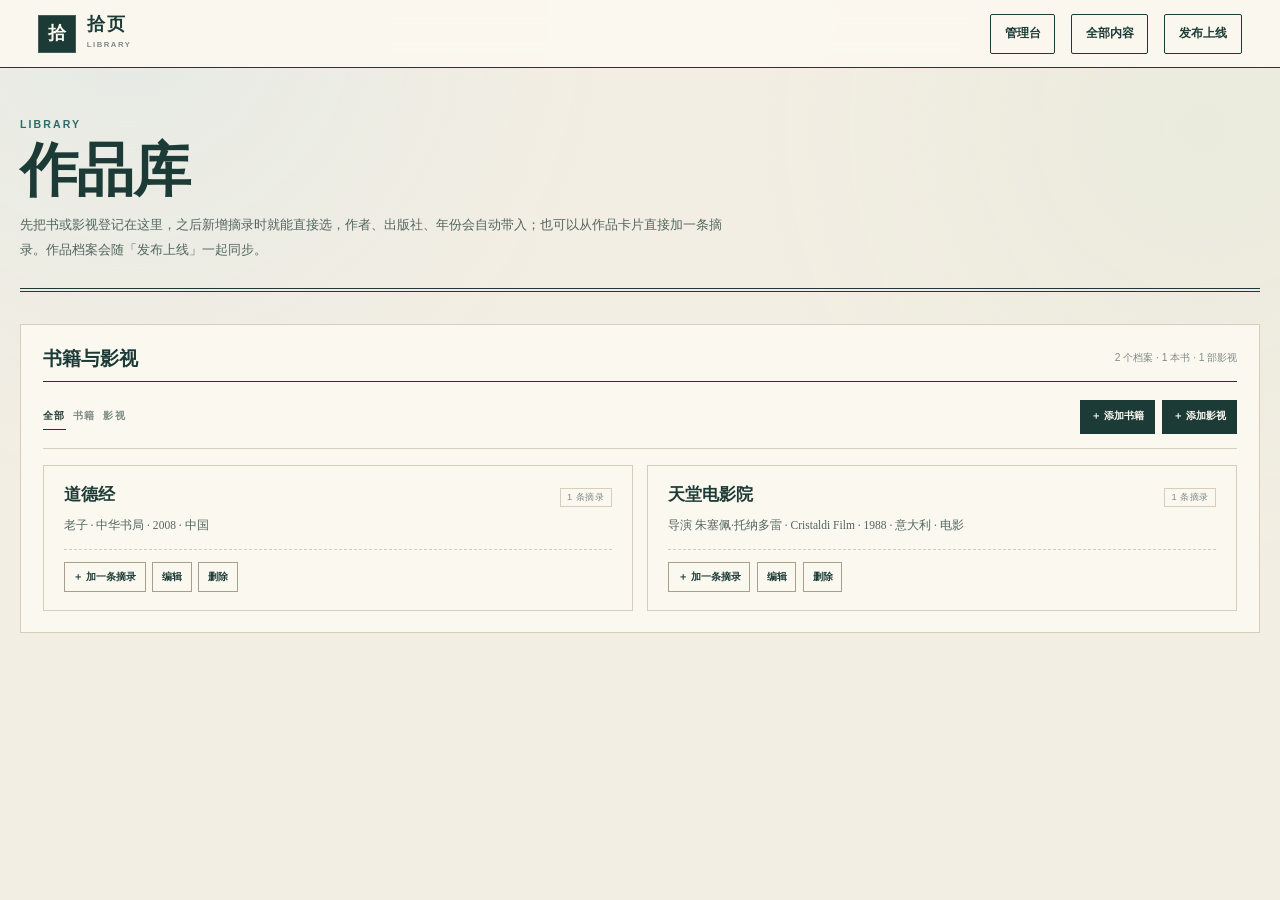
==== commit 63314e77: "新增作品库并拆分作品与摘录：支持封面、译者、ISBN 与删除回收站 管理台改为作品/摘录分栏入口，摘录只能从作品进入；书摘馆书架增加添加入口；发布页增加未发布改动检测，避免空提交。" ====
--- a/admin-form.html
+++ b/admin-form.html
@@ -6,7 +6,7 @@
   <title>新增内容 · 拾页</title>
   <meta name="description" content="拾页的新增与编辑页：填写书籍或影视信息与摘录，保存后写入本地草稿。">
   <link rel="icon" href="data:image/svg+xml,%3Csvg xmlns='http://www.w3.org/2000/svg' viewBox='0 0 64 64'%3E%3Crect width='64' height='64' fill='%231c3b36'/%3E%3Ctext x='32' y='45' font-size='38' text-anchor='middle' fill='%23f3eee3' font-family='serif'%3E%E6%8B%BE%3C/text%3E%3C/svg%3E">
-  <link rel="stylesheet" href="assets/style.css">
+  <link rel="stylesheet" href="assets/style.css?v=20261115o">
 </head>
 <body>
   <header class="editor-topbar">
@@ -26,7 +26,7 @@
   </header>
 
   <main class="editor-main">
-    <section class="editor-intro">
+    <section class="editor-intro" id="introBlock">
       <span class="eyebrow">EDITOR'S DESK</span>
       <h1 id="pageTitle">新增内容</h1>
       <p>填写书籍或影视信息与摘录，保存后写入本地草稿，同一浏览器的站点会立即生效。</p>
@@ -34,12 +34,16 @@
 
     <section class="editor-panel form-panel" aria-labelledby="formTitle">
       <div class="panel-head">
+        <div class="work-context" id="workContext" hidden>
+          <span class="work-context-label" id="workContextLabel">作品库 · 书籍</span>
+          <strong id="workContextTitle">《道德经》</strong>
+        </div>
         <h2 id="formTitle">新增一则书摘 / 台词</h2>
         <span class="edit-badge" id="editBadge" hidden>正在编辑</span>
       </div>
 
       <form class="editor-form" id="excerptForm" novalidate>
-        <div class="field-row">
+        <div class="field-row" id="typeField">
           <label class="field">
             <span>类型 *</span>
             <select id="f-type">
@@ -61,6 +65,8 @@
 
         <p class="field-hint" id="bookHint">已有书目可直接选择，会自动带入作者、出版社与年份；列表里没有时选择「＋ 新增书籍…」。</p>
 
+        <p class="field-hint work-link-hint" id="workLinkHint" hidden>作品信息已关联「作品库」，这里只读；要修改请到 <a href="works.html">作品库</a> 编辑该作品。</p>
+
         <label class="field" id="newBookField" hidden>
           <span id="f-label-new-book">新书名 *</span>
           <input id="f-new-book" type="text" placeholder="输入新的书名">
@@ -77,7 +83,7 @@
           </label>
         </div>
 
-        <div class="field-row">
+        <div class="field-row" hidden>
           <label class="field">
             <span id="f-label-year">出版年份</span>
             <input id="f-year" type="text" inputmode="numeric" placeholder="例如：2011">
@@ -93,7 +99,7 @@
             <span id="f-label-chapter">篇目 / 章节</span>
             <input id="f-chapter" type="text" placeholder="例如：品藻">
           </label>
-          <label class="field" data-for="book">
+          <label class="field" data-for="book" data-always-hidden hidden>
             <span>时代</span>
             <select id="f-era">
               <option value="">未选择</option>
@@ -164,8 +170,8 @@
 
   <div class="toast" id="toast" role="status" aria-live="polite"></div>
 
-  <script src="data/excerpts.js"></script>
-  <script src="assets/shared.js"></script>
-  <script src="assets/admin.js"></script>
+  <script src="data/excerpts.js?v=20261115q"></script>
+  <script src="assets/shared.js?v=20261115q"></script>
+  <script src="assets/admin.js?v=20261115q"></script>
 </body>
 </html>
--- a/assets/style.css
+++ b/assets/style.css
@@ -798,6 +798,15 @@
   transition: background .25s ease;
 }
 .excerpt-card:hover .card-cover { background: #fffdf7; }
+
+.card-cover.has-photo { padding: 0; background: var(--paper-deep); }
+
+.card-cover.has-photo .cover-photo {
+  display: block;
+  width: 100%;
+  height: 100%;
+  object-fit: cover;
+}
 
 .cover-inner {
   position: relative;
@@ -1805,6 +1814,12 @@
   color: var(--ink-soft);
   font-size: .72rem;
 }
+.book-translator {
+  margin: .18rem 0 0;
+  color: var(--ink-faint);
+  font-size: .66rem;
+  letter-spacing: .02em;
+}
 .book-edition {
   margin: .35rem 0 .6rem;
   color: var(--ink-faint);
@@ -1819,6 +1834,27 @@
   font-size: .56rem;
   font-weight: 700;
   letter-spacing: .08em;
+}
+
+.book-meta {
+  display: flex;
+  align-items: center;
+  gap: .7rem;
+  margin-top: .2rem;
+}
+
+.book-add {
+  color: var(--ink-soft);
+  font: .6rem/1 var(--sans);
+  letter-spacing: .06em;
+  text-decoration: none;
+  border-bottom: 1px solid transparent;
+  padding-bottom: .18rem;
+}
+
+.book-add:hover {
+  color: var(--green-deep);
+  border-bottom-color: currentColor;
 }
 
 .book-quotes { display: grid; align-content: start; }
@@ -2037,25 +2073,52 @@
 
 .hub-grid {
   display: grid;
-  grid-template-columns: repeat(3, minmax(0, 1fr));
-  gap: 1px;
+  grid-template-columns: repeat(2, minmax(0, 1fr));
+  gap: .9rem;
+}
+
+.hub-groups {
+  display: flex;
+  flex-direction: column;
+  gap: 1.5rem;
+  margin-bottom: 1.4rem;
+}
+
+.hub-group-label {
+  display: flex;
+  align-items: center;
+  gap: .7rem;
+  margin-bottom: .55rem;
+  color: var(--ink-faint);
+  font: .58rem/1 var(--sans);
+  letter-spacing: .22em;
+}
+
+.hub-group-label::after {
+  content: "";
+  flex: 1;
+  height: 1px;
   background: var(--line);
-  border: 1px solid var(--line);
-  margin-bottom: 1.2rem;
-}
+}
+
+.hub-grid-2 { grid-template-columns: repeat(2, minmax(0, 1fr)); }
 
 .hub-card {
   display: flex;
   flex-direction: column;
   gap: .5rem;
-  padding: 1.5rem 1.4rem 1.3rem;
+  padding: 1.4rem 1.5rem 1.2rem;
   background: var(--paper-raised);
+  border: 1px solid var(--line);
   color: var(--ink);
   text-decoration: none;
-  transition: background .2s ease;
-}
-
-.hub-card:hover { background: var(--paper); }
+  transition: background .2s ease, border-color .2s ease;
+}
+
+.hub-card:hover {
+  background: var(--paper);
+  border-color: var(--line-dark);
+}
 
 .hub-index {
   color: var(--ink-faint);
@@ -2065,7 +2128,7 @@
 
 .hub-card h2 {
   margin: 0;
-  font: 700 1.15rem/1.3 var(--serif);
+  font: 700 1.2rem/1.3 var(--serif);
 }
 
 .hub-card p {
@@ -2079,7 +2142,10 @@
   color: var(--green-deep);
   font: .68rem/1 var(--sans);
   letter-spacing: .1em;
-}
+  transition: transform .2s ease;
+}
+
+.hub-card:hover .hub-go { transform: translateX(4px); }
 
 .hub-note {
   border-left: 2px solid var(--line-dark);
@@ -2166,6 +2232,297 @@
 .token-guide li { margin-bottom: .2rem; }
 
 @media (max-width: 760px) {
+  .intro-steps { grid-template-columns: 1fr; gap: 1rem; }
+}
+
+.work-link-hint a {
+  color: var(--green-deep);
+  text-decoration: underline;
+  text-underline-offset: 2px;
+}
+
+.is-work-linked input[readonly],
+.is-work-linked select:disabled {
+  background: var(--paper-deep);
+  color: var(--ink-soft);
+  cursor: not-allowed;
+}
+
+/* ---------------- 作品库 ---------------- */
+
+.works-toolbar {
+  display: flex;
+  align-items: center;
+  justify-content: space-between;
+  gap: .8rem;
+  flex-wrap: wrap;
+  border-bottom: 1px solid var(--line);
+  padding-bottom: .9rem;
+  margin-bottom: 1rem;
+}
+
+.works-tabs,
+.works-add { display: flex; gap: .4rem; flex-wrap: wrap; }
+
+.works-tabs .btn-mini {
+  min-height: 0;
+  padding: .25rem .05rem;
+  border: 0;
+  border-bottom: 1px solid transparent;
+  background: none;
+  color: var(--ink-faint);
+  letter-spacing: .1em;
+}
+
+.works-tabs .btn-mini:hover {
+  background: none;
+  color: var(--ink);
+}
+
+.works-tabs .btn-mini.is-active {
+  background: none;
+  border-color: var(--ink);
+  color: var(--ink);
+}
+
+.works-add .btn-mini {
+  background: var(--ink);
+  border-color: var(--ink);
+  color: var(--paper-raised);
+}
+
+.works-add .btn-mini:hover {
+  background: #244741;
+  border-color: #244741;
+}
+
+.work-form {
+  padding: 1.2rem 1.3rem;
+  background: var(--paper);
+  border: 1px solid var(--line);
+  margin-bottom: 1.2rem;
+}
+
+.work-form-head { margin-bottom: .6rem; }
+
+.work-form-head h3 {
+  margin: 0;
+  font: 700 1rem/1.4 var(--serif);
+}
+
+.work-list {
+  display: grid;
+  grid-template-columns: repeat(2, minmax(0, 1fr));
+  gap: .9rem;
+}
+
+.work-card {
+  display: flex;
+  flex-direction: row;
+  gap: 1rem;
+  padding: 1.15rem 1.25rem;
+  background: var(--paper-raised);
+  border: 1px solid var(--line);
+  transition: border-color .2s ease, background .2s ease;
+}
+
+.work-card-thumb {
+  flex: 0 0 76px;
+  width: 76px;
+  aspect-ratio: 3 / 4;
+  overflow: hidden;
+  border: 1px solid var(--line-dark);
+  background: var(--paper-deep);
+}
+
+.work-card-thumb img {
+  width: 100%;
+  height: 100%;
+  object-fit: cover;
+  display: block;
+}
+
+.work-card-body {
+  flex: 1;
+  min-width: 0;
+  display: flex;
+  flex-direction: column;
+  gap: .55rem;
+}
+
+.cover-upload {
+  display: flex;
+  gap: 1rem;
+  align-items: flex-start;
+  padding: .85rem;
+  background: var(--paper-deep);
+  border: 1px dashed var(--line-dark);
+}
+
+.cover-upload-preview {
+  flex: 0 0 84px;
+  width: 84px;
+  aspect-ratio: 3 / 4;
+  overflow: hidden;
+  border: 1px solid var(--line);
+  background: var(--paper-raised);
+}
+
+.cover-upload-preview img {
+  width: 100%;
+  height: 100%;
+  object-fit: cover;
+  display: block;
+}
+
+.cover-upload-body {
+  flex: 1;
+  min-width: 0;
+  display: flex;
+  flex-direction: column;
+  gap: .4rem;
+}
+
+.cover-upload-actions {
+  display: flex;
+  flex-wrap: wrap;
+  gap: .5rem;
+}
+
+.dialog-mask {
+  position: fixed;
+  inset: 0;
+  z-index: 200;
+  display: flex;
+  align-items: center;
+  justify-content: center;
+  padding: 1.2rem;
+  background: rgba(18, 28, 26, .48);
+}
+
+.dialog-mask[hidden] {
+  display: none;
+}
+
+.dialog {
+  width: min(360px, 100%);
+  display: flex;
+  flex-direction: column;
+  gap: .75rem;
+  padding: 1.4rem 1.4rem 1.2rem;
+  background: var(--paper-raised);
+  border: 1px solid var(--line-dark);
+  box-shadow: 0 24px 60px rgba(0, 0, 0, .28);
+}
+
+.dialog-eyebrow {
+  margin: 0;
+  color: var(--ink-faint);
+  font: .6rem/1 var(--sans);
+  letter-spacing: .2em;
+}
+
+.dialog-text {
+  margin: 0;
+  color: var(--ink);
+  font: .82rem/1.85 var(--serif);
+  white-space: pre-line;
+}
+
+.dialog .button {
+  align-self: flex-end;
+}
+
+.work-context {
+  display: flex;
+  flex-direction: column;
+  gap: .28rem;
+  margin: 0;
+}
+
+.panel-head:has(.work-context:not([hidden])) {
+  border-bottom-color: var(--line);
+}
+
+.button:disabled {
+  opacity: .45;
+  cursor: not-allowed;
+}
+
+.publish-pending {
+  margin: -.3rem 0 .8rem;
+  color: var(--ink-soft);
+}
+
+.form-panel .panel-head {
+  max-width: 900px;
+  margin: 0 auto 1.1rem;
+}
+
+.work-context-label {
+  color: var(--ink-faint);
+  font: .58rem/1.3 var(--sans);
+  letter-spacing: .18em;
+}
+
+.work-context strong {
+  color: var(--ink);
+  font: 700 1.55rem/1.35 var(--serif);
+}
+
+.work-card:hover {
+  background: var(--paper);
+  border-color: var(--line-dark);
+}
+
+.work-card-head {
+  display: flex;
+  align-items: baseline;
+  justify-content: space-between;
+  gap: .6rem;
+}
+
+.work-card-head h3 {
+  margin: 0;
+  font: 700 1.05rem/1.35 var(--serif);
+}
+
+.work-count-pill {
+  flex: 0 0 auto;
+  padding: .18rem .4rem;
+  border: 1px solid var(--line);
+  color: var(--ink-faint);
+  font: .58rem/1.3 var(--sans);
+  letter-spacing: .06em;
+  white-space: nowrap;
+}
+
+.work-card-meta {
+  margin: 0;
+  color: var(--ink-soft);
+  font: .72rem/1.7 var(--serif);
+}
+
+.work-card-foot {
+  display: flex;
+  gap: .4rem;
+  flex-wrap: wrap;
+  margin-top: .3rem;
+  padding-top: .7rem;
+  border-top: 1px dashed var(--line);
+}
+
+.work-card-foot .btn-mini {
+  min-height: 30px;
+  padding: .25rem .55rem;
+  font-size: .6rem;
+}
+
+@media (max-width: 760px) {
+  .work-list { grid-template-columns: 1fr; }
+  .works-toolbar { align-items: flex-start; }
+}
+
+@media (max-width: 560px) {
   .hub-grid { grid-template-columns: 1fr; }
-  .intro-steps { grid-template-columns: 1fr; gap: 1rem; }
-}
+}
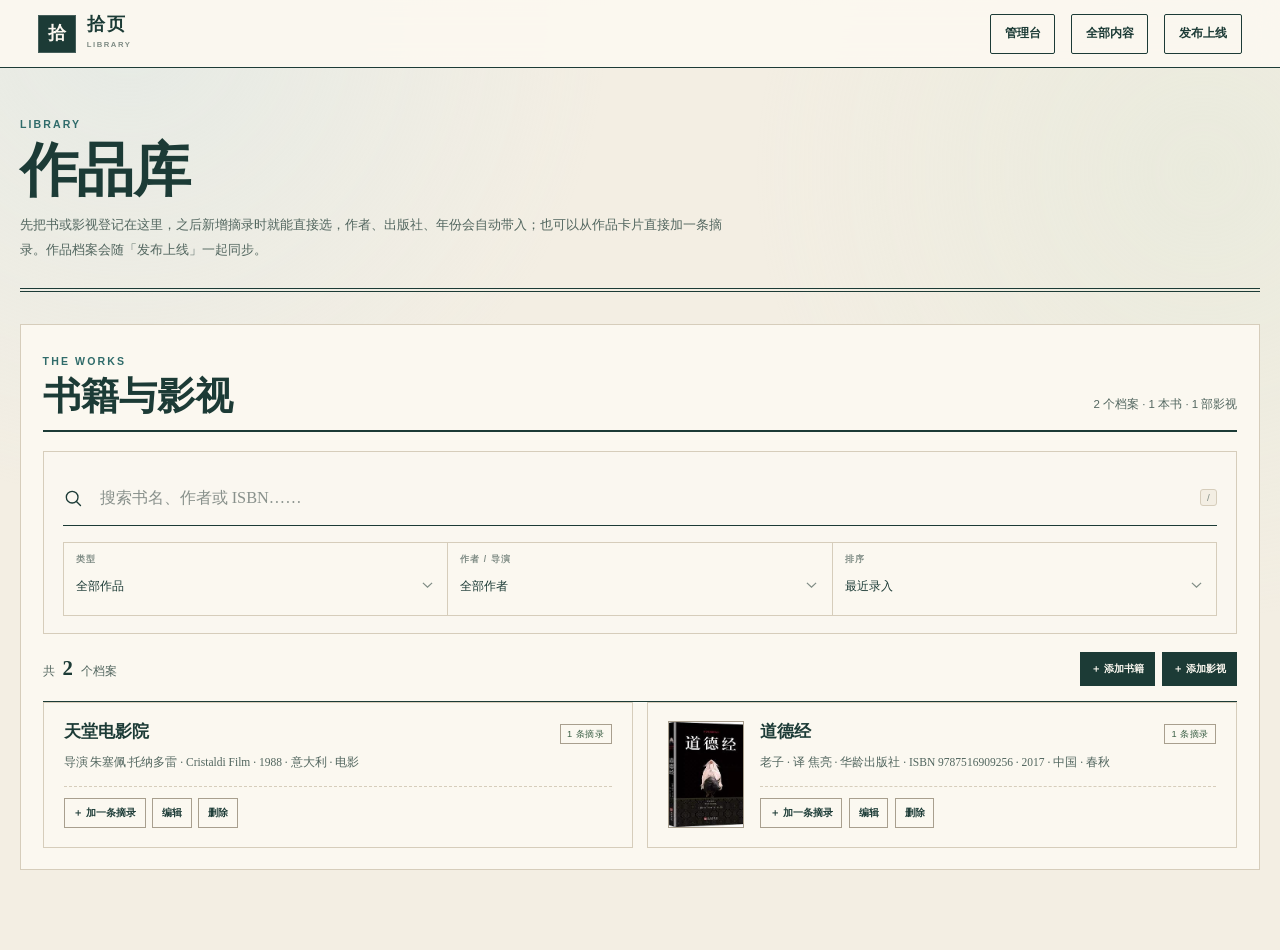
==== commit 1a38d44f: "统一四馆标题区尺寸，书摘馆改为纯书架陈列，作品库加入搜索与筛选 - 标题区统一为压缩后的尺寸（字号、间距、留白），四馆视觉一致  - 书摘馆移除「按书翻阅」标题行、搜索与作者/时代/排序筛选，直接陈列" ====
--- a/admin-form.html
+++ b/admin-form.html
@@ -6,7 +6,7 @@
   <title>新增内容 · 拾页</title>
   <meta name="description" content="拾页的新增与编辑页：填写书籍或影视信息与摘录，保存后写入本地草稿。">
   <link rel="icon" href="data:image/svg+xml,%3Csvg xmlns='http://www.w3.org/2000/svg' viewBox='0 0 64 64'%3E%3Crect width='64' height='64' fill='%231c3b36'/%3E%3Ctext x='32' y='45' font-size='38' text-anchor='middle' fill='%23f3eee3' font-family='serif'%3E%E6%8B%BE%3C/text%3E%3C/svg%3E">
-  <link rel="stylesheet" href="assets/style.css?v=20261115o">
+  <link rel="stylesheet" href="assets/style.css?v=20261115z8">
 </head>
 <body>
   <header class="editor-topbar">
--- a/assets/style.css
+++ b/assets/style.css
@@ -355,20 +355,20 @@
   display: grid;
   grid-template-columns: minmax(0, 1fr) minmax(260px, 380px);
   align-items: end;
-  gap: clamp(1.5rem, 4vw, 4rem);
-  padding: .4rem 0 2.2rem;
+  gap: clamp(1rem, 2.4vw, 2.4rem);
+  padding: .2rem 0 1.5rem;
   border-top: 1px solid var(--ink);
   border-bottom: 4px double var(--ink);
 }
 
 .page-intro h1 {
   margin: .5rem 0 0;
-  font: 800 clamp(3.8rem, 8.5vw, 7rem)/.86 var(--serif);
+  font: 800 clamp(3.2rem, 6.2vw, 5.2rem)/.86 var(--serif);
   letter-spacing: -.045em;
 }
 
 .intro-sub {
-  margin: 1.15rem 0 0;
+  margin: .85rem 0 0;
   color: var(--ink-soft);
   font-size: .72rem;
   letter-spacing: .04em;
@@ -383,7 +383,7 @@
   padding-left: 1.4rem;
   border-left: 1px solid var(--line-dark);
   color: var(--ink-soft);
-  font: .9rem/1.95 var(--serif);
+  font: .84rem/1.85 var(--serif);
 }
 
 /* ---------------- Today ---------------- */
@@ -577,7 +577,7 @@
 /* ---------------- Library ---------------- */
 
 .library-heading {
-  margin-top: 3.4rem;
+  margin-top: 2.8rem;
   display: flex;
   align-items: flex-end;
   justify-content: space-between;
@@ -1831,9 +1831,17 @@
   padding: .18rem .5rem;
   color: var(--ink);
   background: var(--accent-pale);
+  border: 0;
+  font-family: var(--sans);
   font-size: .56rem;
   font-weight: 700;
   letter-spacing: .08em;
+  text-decoration: none;
+  cursor: pointer;
+}
+
+.book-count:hover {
+  background: var(--accent);
 }
 
 .book-meta {
@@ -1841,6 +1849,251 @@
   align-items: center;
   gap: .7rem;
   margin-top: .2rem;
+}
+
+.book-quotes {
+  scroll-margin-top: 96px;
+}
+
+.wp-body {
+  background: var(--paper);
+}
+
+.wp {
+  max-width: 940px;
+  margin: 0 auto;
+  padding: 2.2rem 1.8rem 4.5rem;
+}
+
+.wp-nav {
+  display: flex;
+  align-items: center;
+  justify-content: space-between;
+  padding-bottom: 1rem;
+  border-bottom: 1px solid var(--line);
+}
+
+.wp-back {
+  color: var(--ink-faint);
+  font: .64rem/1 var(--sans);
+  letter-spacing: .12em;
+  text-decoration: none;
+}
+
+.wp-back:hover {
+  color: var(--green-deep);
+}
+
+.wp-type {
+  color: var(--ink-faint);
+  font: .58rem/1 var(--sans);
+  letter-spacing: .22em;
+}
+
+.wp-head {
+  display: grid;
+  grid-template-columns: 168px minmax(0, 1fr);
+  gap: 2.2rem;
+  align-items: start;
+  padding: 2.6rem 0 2.2rem;
+}
+
+.wp-cover {
+  aspect-ratio: 2 / 3;
+  display: flex;
+  align-items: center;
+  justify-content: center;
+  padding: .5rem;
+  border: 1px solid var(--line);
+  background: var(--paper-deep);
+  color: var(--ink-faint);
+  font: .58rem/1.5 var(--sans);
+  letter-spacing: .1em;
+  text-align: center;
+  overflow: hidden;
+  box-shadow: 7px 9px 0 rgba(28, 59, 54, .07);
+}
+
+.wp-cover img {
+  width: 100%;
+  height: 100%;
+  object-fit: cover;
+}
+
+.wp-head-body {
+  min-width: 0;
+  padding-top: .2rem;
+}
+
+.wp-head-body h1 {
+  margin: 0 0 1rem;
+  color: var(--ink);
+  font: 700 clamp(1.9rem, 4.2vw, 2.9rem)/1.18 var(--serif);
+  letter-spacing: .01em;
+}
+
+.wp-meta {
+  margin: 0 0 1.7rem;
+  max-width: 34rem;
+  color: var(--ink-soft);
+  font: .76rem/1.9 var(--serif);
+}
+
+.wp-stats {
+  display: flex;
+  flex-wrap: wrap;
+  gap: 1.7rem;
+  padding-top: 1rem;
+  border-top: 1px solid var(--line);
+}
+
+.wp-stat {
+  display: flex;
+  align-items: baseline;
+  gap: .4rem;
+}
+
+.wp-stat strong {
+  color: var(--green-deep);
+  font: 700 1.28rem/1 var(--serif);
+}
+
+.wp-stat em {
+  color: var(--ink-faint);
+  font: .6rem/1 var(--sans);
+  font-style: normal;
+  letter-spacing: .14em;
+}
+
+.wp-quotes {
+  display: flex;
+  flex-direction: column;
+}
+
+.wp-quote {
+  display: grid;
+  grid-template-columns: 64px minmax(0, 1fr);
+  gap: 1rem;
+  padding: 2rem 0;
+  border-top: 1px solid var(--line);
+}
+
+.wp-quote:last-child {
+  border-bottom: 1px solid var(--line);
+}
+
+.wp-index {
+  padding-top: .1rem;
+  color: var(--line-dark);
+  font: 400 1.6rem/1 var(--serif);
+  letter-spacing: .02em;
+}
+
+.wp-quote-body {
+  min-width: 0;
+}
+
+.wp-quote-top {
+  display: flex;
+  align-items: center;
+  gap: .7rem;
+  margin-bottom: .9rem;
+}
+
+.wp-chip {
+  padding: .2rem .5rem;
+  border: 1px solid var(--line);
+  color: var(--ink-soft);
+  font: .56rem/1.3 var(--sans);
+  letter-spacing: .1em;
+}
+
+.wp-chapter {
+  color: var(--ink-faint);
+  font: .62rem/1.4 var(--sans);
+  letter-spacing: .08em;
+}
+
+.wp-quote blockquote {
+  margin: 0;
+  color: var(--ink);
+  font: 400 clamp(1.02rem, 1.6vw, 1.16rem)/1.95 var(--serif);
+}
+
+.wp-trans {
+  margin: 1rem 0 0;
+  padding-left: .9rem;
+  border-left: 2px solid var(--line);
+  color: var(--ink-soft);
+  font: .78rem/1.9 var(--serif);
+}
+
+.wp-trans span {
+  display: inline-block;
+  margin-right: .5rem;
+  color: var(--ink-faint);
+  font: .56rem/1 var(--sans);
+  letter-spacing: .16em;
+}
+
+.wp-date {
+  margin: 1rem 0 0;
+  color: var(--ink-faint);
+  font: .58rem/1 var(--sans);
+  letter-spacing: .14em;
+}
+
+.wp-empty {
+  margin: 2rem 0;
+  color: var(--ink-faint);
+  font: .78rem/1.9 var(--serif);
+}
+
+.wp-foot {
+  display: flex;
+  align-items: center;
+  justify-content: space-between;
+  margin-top: 2.6rem;
+  padding-top: 1.2rem;
+  border-top: 1px solid var(--line);
+  color: var(--ink-faint);
+  font: .6rem/1 var(--sans);
+  letter-spacing: .12em;
+}
+
+.wp-foot a {
+  color: var(--ink-soft);
+  text-decoration: none;
+}
+
+.wp-foot a:hover {
+  color: var(--green-deep);
+}
+
+@media (max-width: 700px) {
+  .wp {
+    padding: 1.6rem 1.1rem 3.4rem;
+  }
+  .wp-head {
+    grid-template-columns: 104px minmax(0, 1fr);
+    gap: 1.2rem;
+    padding: 1.8rem 0 1.6rem;
+  }
+  .wp-head-body h1 {
+    margin-bottom: .7rem;
+    font-size: 1.55rem;
+  }
+  .wp-stats {
+    gap: 1rem;
+  }
+  .wp-quote {
+    grid-template-columns: 34px minmax(0, 1fr);
+    gap: .7rem;
+    padding: 1.5rem 0;
+  }
+  .wp-index {
+    font-size: 1.1rem;
+  }
 }
 
 .book-add {
@@ -2250,40 +2503,20 @@
 
 /* ---------------- 作品库 ---------------- */
 
-.works-toolbar {
-  display: flex;
-  align-items: center;
-  justify-content: space-between;
-  gap: .8rem;
-  flex-wrap: wrap;
-  border-bottom: 1px solid var(--line);
-  padding-bottom: .9rem;
-  margin-bottom: 1rem;
-}
-
-.works-tabs,
+.works-heading { margin-top: 0; }
+
+.works-tools {
+  margin-top: 1.2rem;
+  padding: 1.1rem 1.2rem;
+  box-shadow: none;
+}
+
+.works-result-bar {
+  min-height: 64px;
+  margin-top: .2rem;
+}
+
 .works-add { display: flex; gap: .4rem; flex-wrap: wrap; }
-
-.works-tabs .btn-mini {
-  min-height: 0;
-  padding: .25rem .05rem;
-  border: 0;
-  border-bottom: 1px solid transparent;
-  background: none;
-  color: var(--ink-faint);
-  letter-spacing: .1em;
-}
-
-.works-tabs .btn-mini:hover {
-  background: none;
-  color: var(--ink);
-}
-
-.works-tabs .btn-mini.is-active {
-  background: none;
-  border-color: var(--ink);
-  color: var(--ink);
-}
 
 .works-add .btn-mini {
   background: var(--ink);
@@ -2495,6 +2728,16 @@
   font: .58rem/1.3 var(--sans);
   letter-spacing: .06em;
   white-space: nowrap;
+  text-decoration: none;
+}
+
+a.work-count-pill {
+  color: var(--green-deep);
+  border-color: var(--line-dark);
+}
+
+a.work-count-pill:hover {
+  background: var(--paper);
 }
 
 .work-card-meta {
@@ -2520,7 +2763,6 @@
 
 @media (max-width: 760px) {
   .work-list { grid-template-columns: 1fr; }
-  .works-toolbar { align-items: flex-start; }
 }
 
 @media (max-width: 560px) {
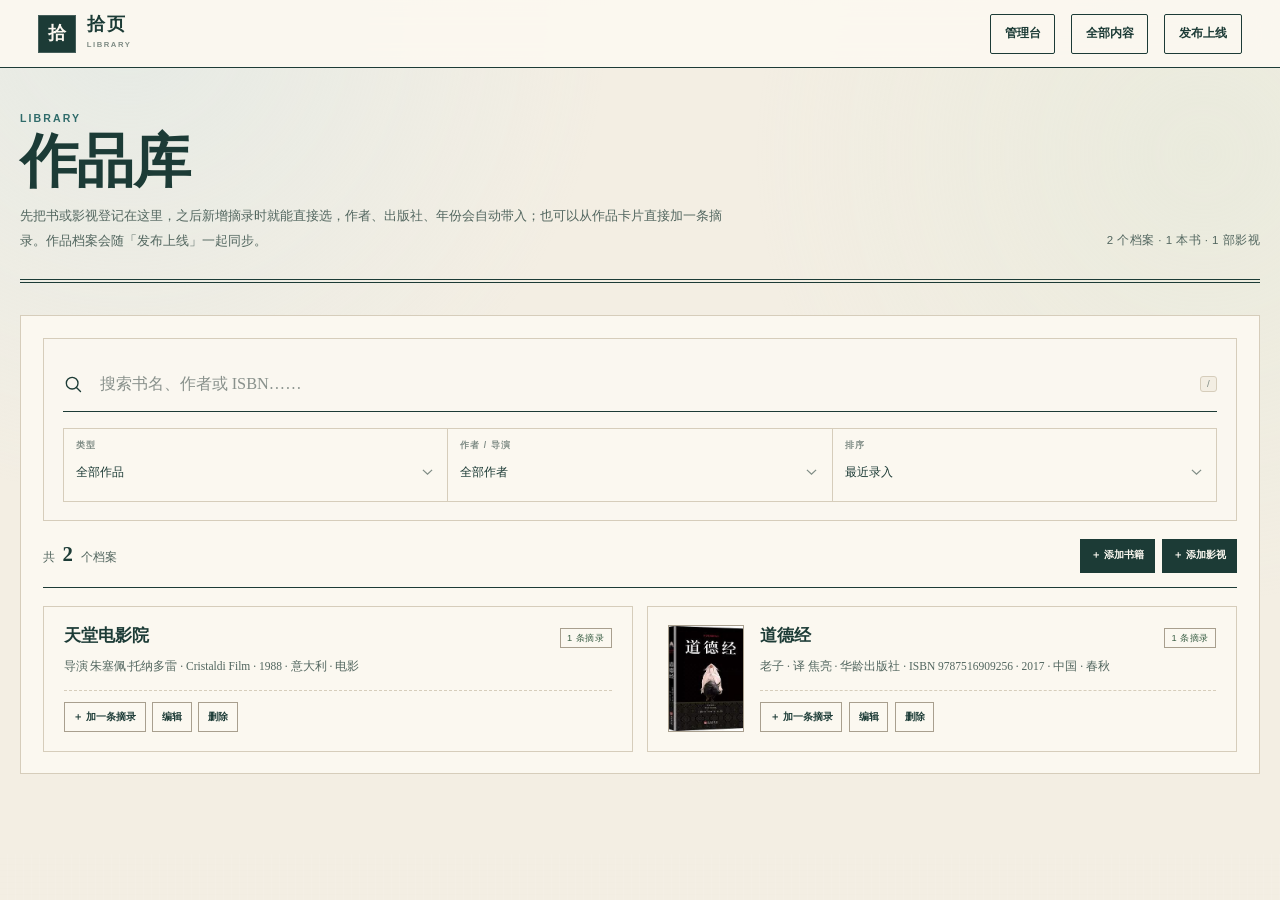
==== commit 7475ee63: "新增自定义主题；摘录只增删不改；管理台入口合并为作品库；作品库精简标题并优化排版" ====
--- a/admin-form.html
+++ b/admin-form.html
@@ -6,7 +6,7 @@
   <title>新增内容 · 拾页</title>
   <meta name="description" content="拾页的新增与编辑页：填写书籍或影视信息与摘录，保存后写入本地草稿。">
   <link rel="icon" href="data:image/svg+xml,%3Csvg xmlns='http://www.w3.org/2000/svg' viewBox='0 0 64 64'%3E%3Crect width='64' height='64' fill='%231c3b36'/%3E%3Ctext x='32' y='45' font-size='38' text-anchor='middle' fill='%23f3eee3' font-family='serif'%3E%E6%8B%BE%3C/text%3E%3C/svg%3E">
-  <link rel="stylesheet" href="assets/style.css?v=20261115z8">
+  <link rel="stylesheet" href="assets/style.css?v=20261116j">
 </head>
 <body>
   <header class="editor-topbar">
@@ -39,7 +39,6 @@
           <strong id="workContextTitle">《道德经》</strong>
         </div>
         <h2 id="formTitle">新增一则书摘 / 台词</h2>
-        <span class="edit-badge" id="editBadge" hidden>正在编辑</span>
       </div>
 
       <form class="editor-form" id="excerptForm" novalidate>
@@ -160,8 +159,6 @@
 
         <div class="form-actions">
           <button class="button button-dark button-sm" type="submit" id="saveBtn">保存摘录</button>
-          <button class="button button-outline button-sm" type="button" id="cancelBtn" hidden>取消编辑</button>
-          <button class="btn-mini is-danger" type="button" id="deleteBtn" hidden>删除这一则</button>
         </div>
         <p class="field-hint">带 * 的字段为必填，主题可多选。书籍摘录会按书名归入「书摘馆」，影视台词归入「影视馆」，两者都会按所选主题出现在「主题馆」；只有书籍能进入「今日一页」。同一本书可以添加多条摘录。保存后写入本地草稿，确认无误后到「发布上线」提交。</p>
       </form>
@@ -171,7 +168,7 @@
   <div class="toast" id="toast" role="status" aria-live="polite"></div>
 
   <script src="data/excerpts.js?v=20261115q"></script>
-  <script src="assets/shared.js?v=20261115q"></script>
-  <script src="assets/admin.js?v=20261115q"></script>
+  <script src="assets/shared.js?v=20261116j"></script>
+  <script src="assets/admin.js?v=20261116j"></script>
 </body>
 </html>
--- a/assets/style.css
+++ b/assets/style.css
@@ -1257,6 +1257,37 @@
   line-height: 1.9;
 }
 
+/* 作品库：标题区右侧的档案统计 */
+.works-intro {
+  display: grid;
+  grid-template-columns: minmax(0, 1fr) auto;
+  align-items: end;
+  column-gap: 2rem;
+}
+
+.works-intro .eyebrow { grid-column: 1 / -1; }
+
+.works-intro h1,
+.works-intro > p { grid-column: 1; }
+
+.works-intro .intro-count {
+  grid-column: 2;
+  grid-row: 3;
+  max-width: none;
+  margin: 0 0 .2rem;
+  color: var(--ink-soft);
+  font: .72rem/1.7 var(--sans);
+  letter-spacing: .04em;
+  font-variant-numeric: tabular-nums;
+  text-align: right;
+  white-space: nowrap;
+}
+
+@media (max-width: 640px) {
+  .works-intro { display: block; }
+  .works-intro .intro-count { margin: .6rem 0 0; text-align: left; }
+}
+
 .editor-panel {
   padding: 1.35rem;
   background: var(--paper-raised);
@@ -1354,6 +1385,37 @@
 }
 
 .theme-option input:focus-visible + span {
+  outline: 2px solid var(--ink);
+  outline-offset: 2px;
+}
+
+.theme-add {
+  padding: .45rem .85rem;
+  border: 1px dashed var(--line-dark);
+  background: none;
+  color: var(--ink-soft);
+  font: 600 .78rem/1.2 var(--sans);
+  letter-spacing: .04em;
+  cursor: pointer;
+  transition: border-color .16s ease, color .16s ease;
+}
+
+.theme-add:hover {
+  border-color: var(--ink);
+  color: var(--ink);
+}
+
+.theme-add-input {
+  width: 8rem;
+  padding: .45rem .85rem;
+  border: 1px solid var(--ink);
+  background: var(--paper-raised);
+  color: var(--ink);
+  font: 600 .78rem/1.2 var(--sans);
+  letter-spacing: .04em;
+}
+
+.theme-add-input:focus {
   outline: 2px solid var(--ink);
   outline-offset: 2px;
 }
@@ -2333,15 +2395,15 @@
 .hub-groups {
   display: flex;
   flex-direction: column;
-  gap: 1.5rem;
-  margin-bottom: 1.4rem;
+  gap: 1.8rem;
+  margin-bottom: 1.8rem;
 }
 
 .hub-group-label {
   display: flex;
   align-items: center;
   gap: .7rem;
-  margin-bottom: .55rem;
+  margin-bottom: .7rem;
   color: var(--ink-faint);
   font: .58rem/1 var(--sans);
   letter-spacing: .22em;
@@ -2356,21 +2418,24 @@
 
 .hub-grid-2 { grid-template-columns: repeat(2, minmax(0, 1fr)); }
 
+.hub-grid-1 { grid-template-columns: minmax(0, 1fr); }
+
 .hub-card {
   display: flex;
   flex-direction: column;
-  gap: .5rem;
-  padding: 1.4rem 1.5rem 1.2rem;
+  gap: .55rem;
+  padding: 1.55rem 1.6rem 1.45rem;
   background: var(--paper-raised);
   border: 1px solid var(--line);
   color: var(--ink);
   text-decoration: none;
-  transition: background .2s ease, border-color .2s ease;
+  transition: background .2s ease, border-color .2s ease, transform .2s ease;
 }
 
 .hub-card:hover {
   background: var(--paper);
   border-color: var(--line-dark);
+  transform: translateY(-2px);
 }
 
 .hub-index {
@@ -2400,15 +2465,44 @@
 
 .hub-card:hover .hub-go { transform: translateX(4px); }
 
-.hub-note {
-  border-left: 2px solid var(--line-dark);
-  padding: .2rem 0 .2rem .9rem;
-}
-
-.hub-note p {
-  margin: 0;
-  color: var(--ink-faint);
-  font: .72rem/1.8 var(--serif);
+/* 整行宽的作品库入口：说明在左，进入按钮在右 */
+.hub-grid-1 .hub-card {
+  display: grid;
+  grid-template-columns: minmax(0, 1fr) auto;
+  align-items: center;
+  column-gap: 2.2rem;
+  row-gap: .55rem;
+  padding: 1.7rem 1.9rem;
+  border-color: var(--line-dark);
+}
+
+.hub-grid-1 .hub-index,
+.hub-grid-1 h2,
+.hub-grid-1 p { grid-column: 1; }
+
+.hub-grid-1 p { max-width: 62ch; }
+
+.hub-grid-1 .hub-go {
+  grid-column: 2;
+  grid-row: 1 / span 3;
+  align-self: center;
+  padding: .6rem 1rem;
+  border: 1px solid var(--line-dark);
+  color: var(--ink);
+  white-space: nowrap;
+  transition: background .2s ease, border-color .2s ease, color .2s ease;
+}
+
+.hub-grid-1 .hub-card:hover .hub-go {
+  background: var(--ink);
+  border-color: var(--ink);
+  color: var(--paper-raised);
+  transform: none;
+}
+
+@media (max-width: 720px) {
+  .hub-grid-1 .hub-card { display: flex; align-items: flex-start; }
+  .hub-grid-1 .hub-go { align-self: flex-start; }
 }
 
 /* ---------------- 发布上线 ---------------- */
@@ -2503,10 +2597,10 @@
 
 /* ---------------- 作品库 ---------------- */
 
-.works-heading { margin-top: 0; }
+.works-panel { padding-top: 1.35rem; }
 
 .works-tools {
-  margin-top: 1.2rem;
+  margin-top: 0;
   padding: 1.1rem 1.2rem;
   box-shadow: none;
 }
@@ -2547,6 +2641,7 @@
   display: grid;
   grid-template-columns: repeat(2, minmax(0, 1fr));
   gap: .9rem;
+  margin-top: 1.1rem;
 }
 
 .work-card {
